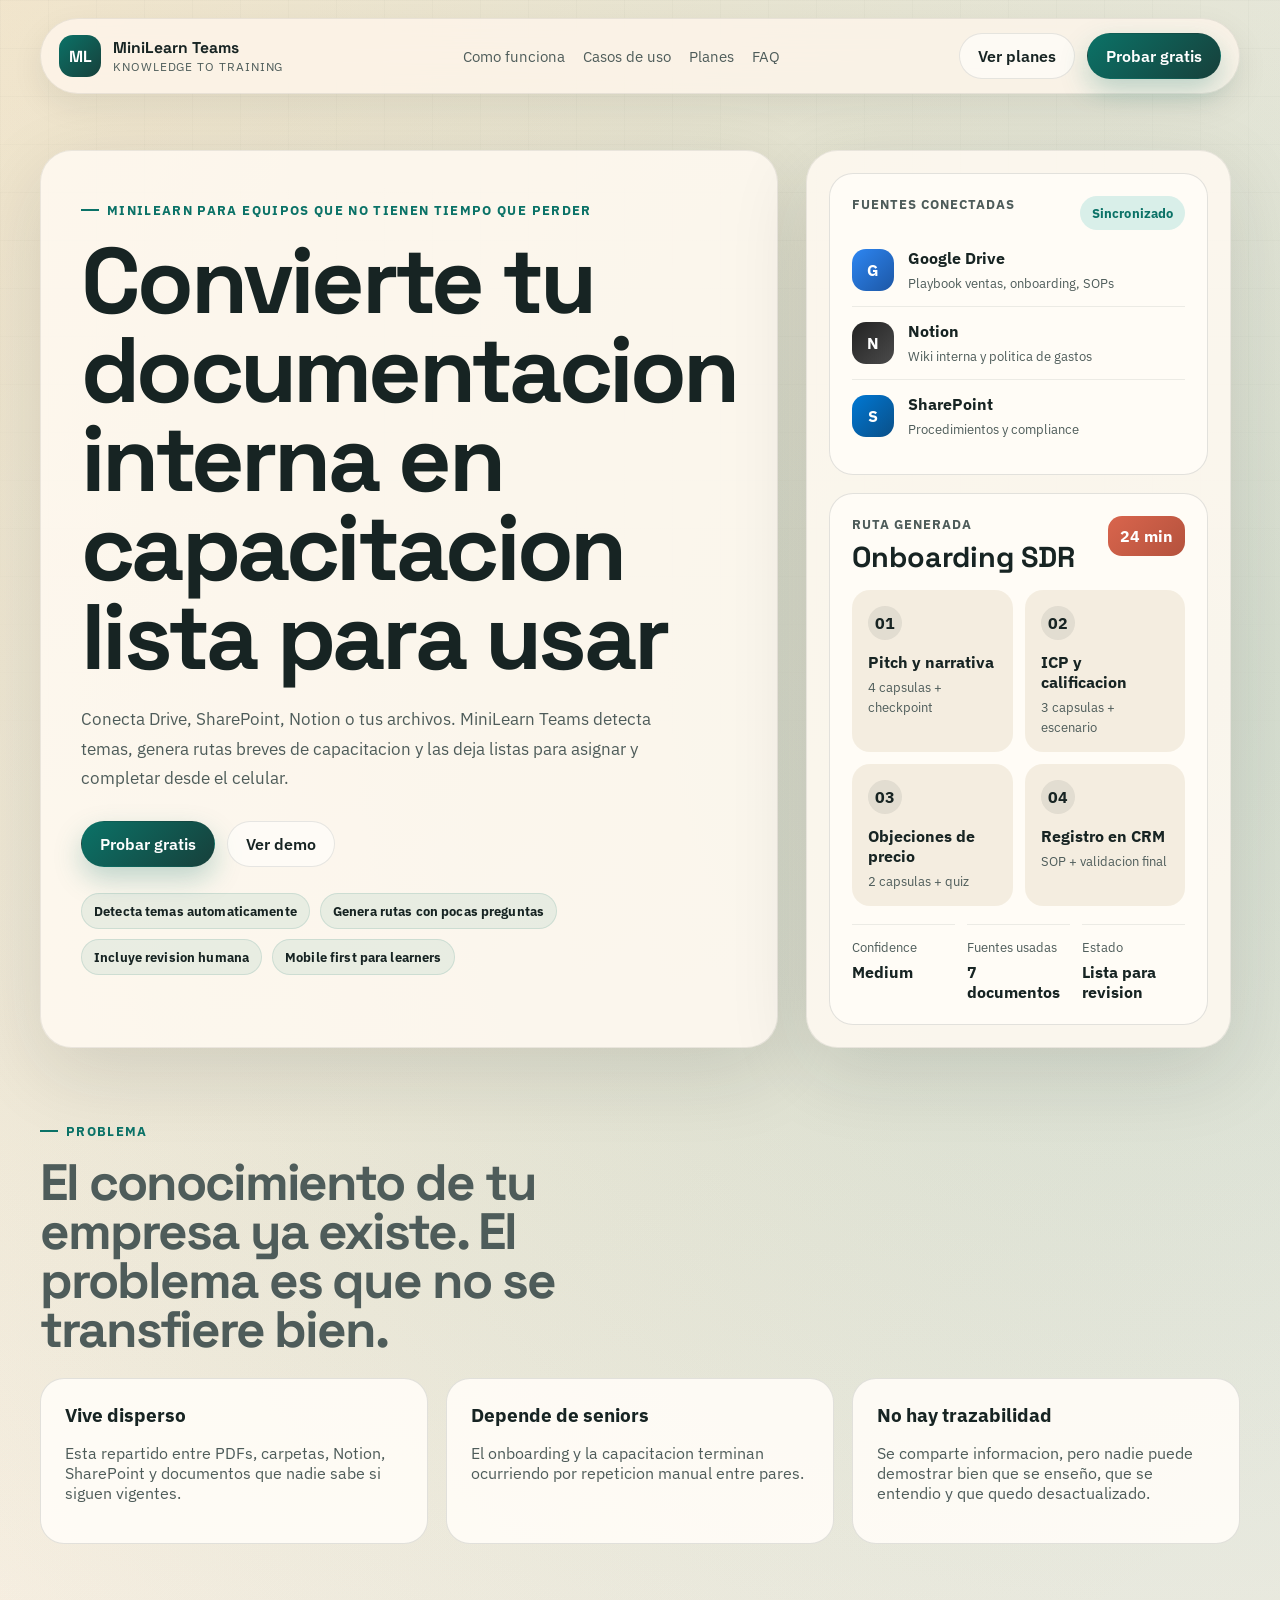
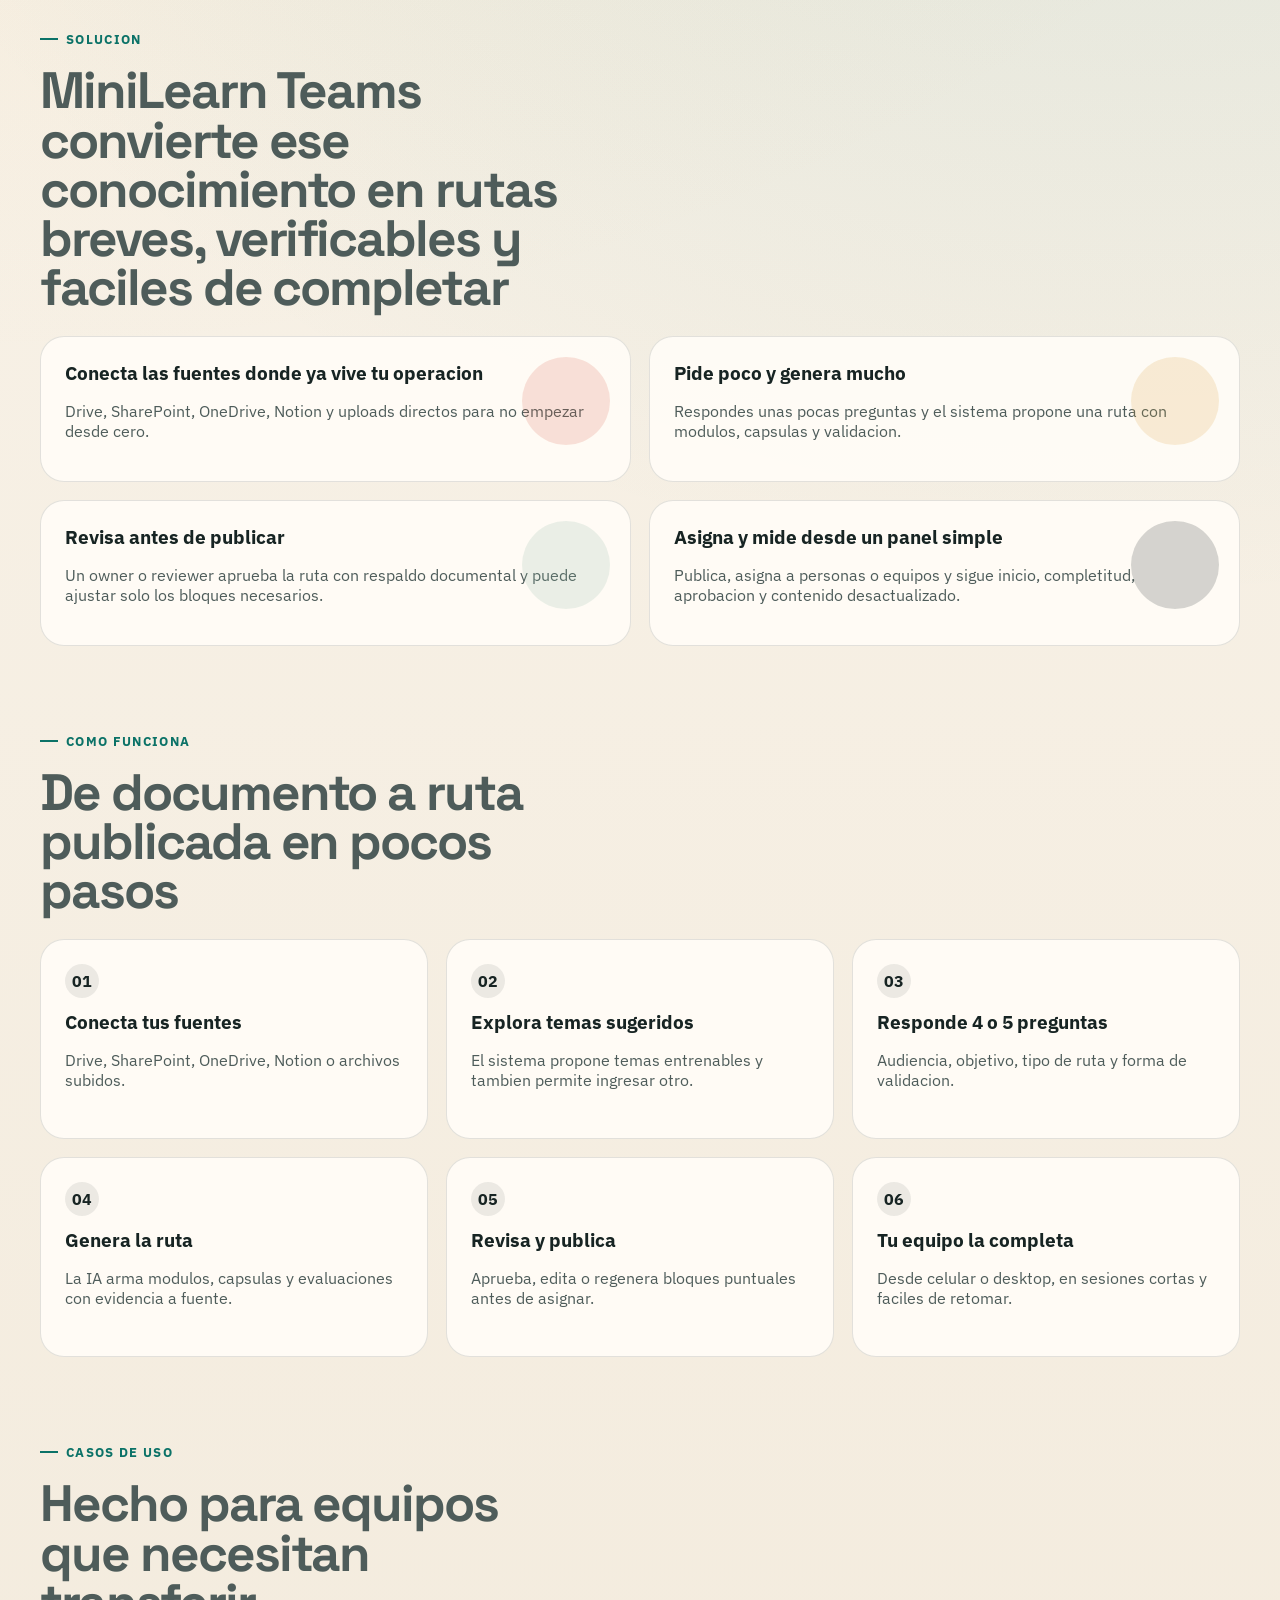
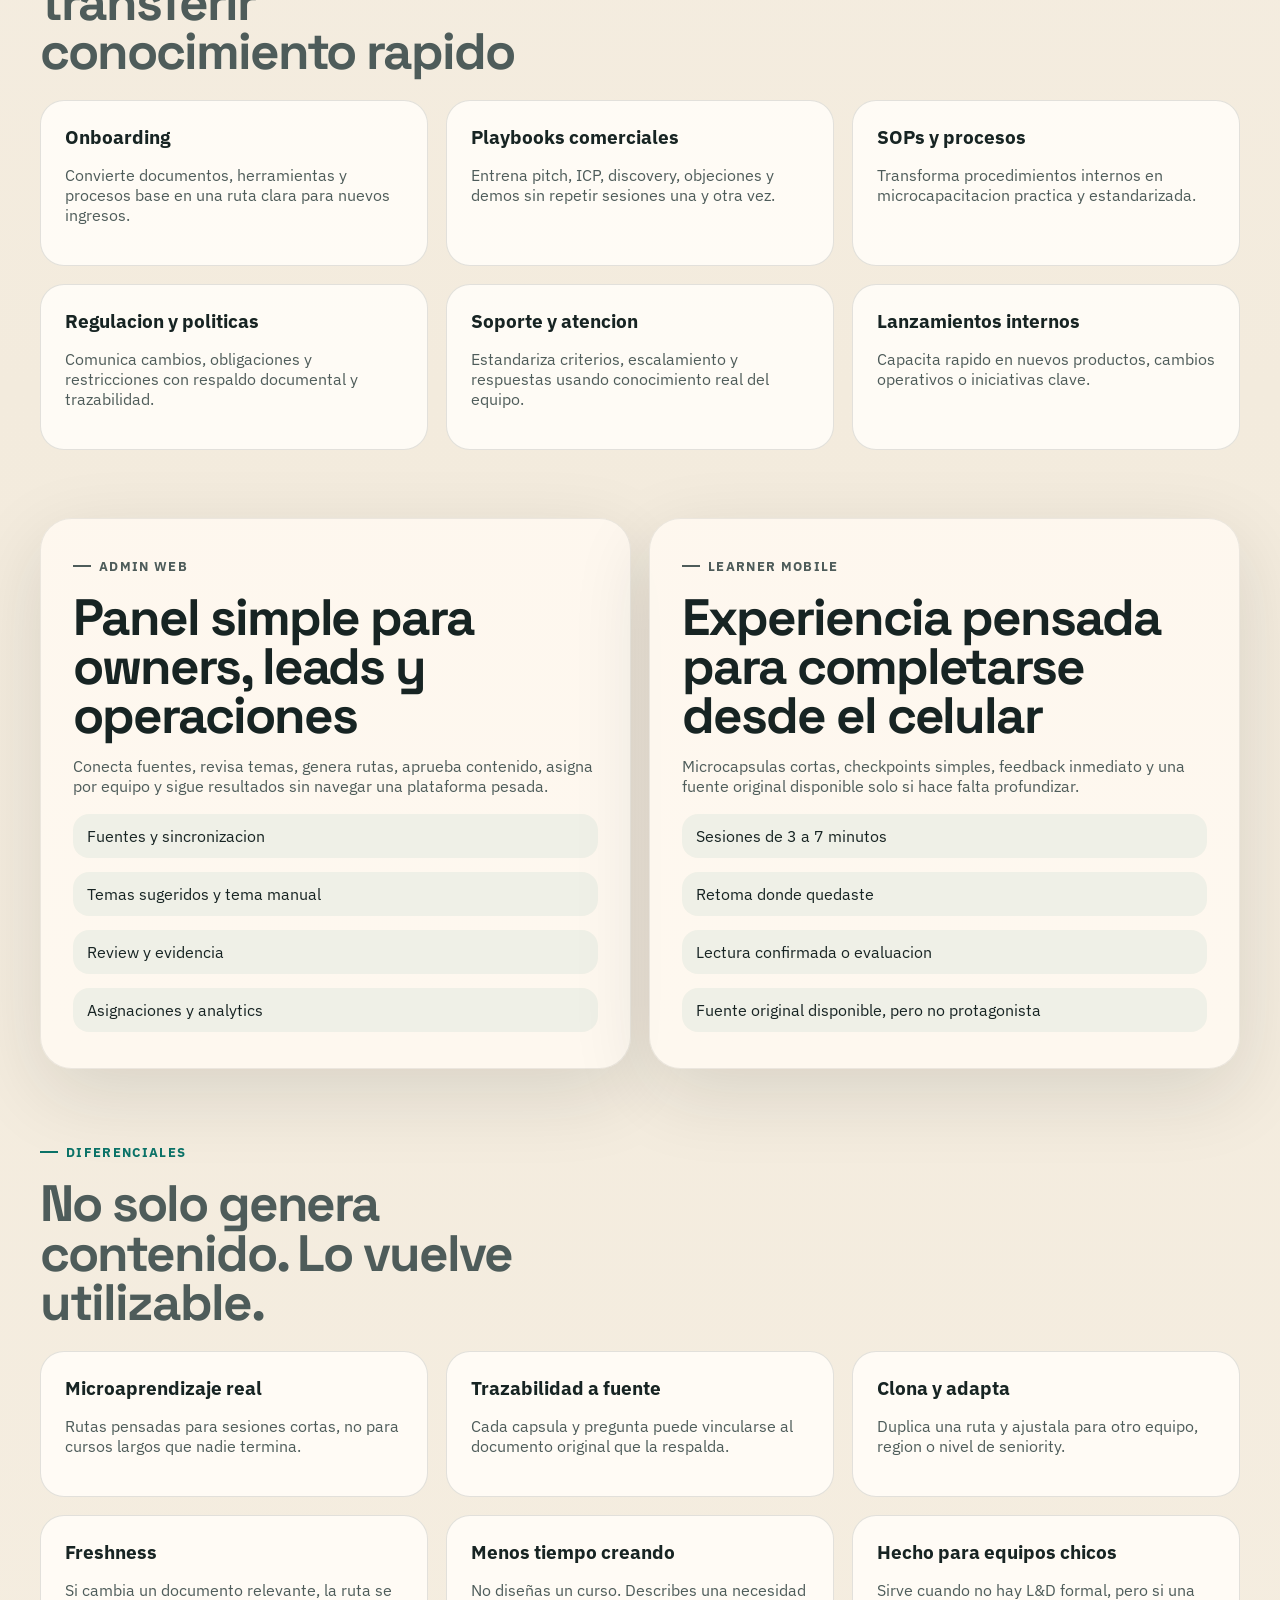
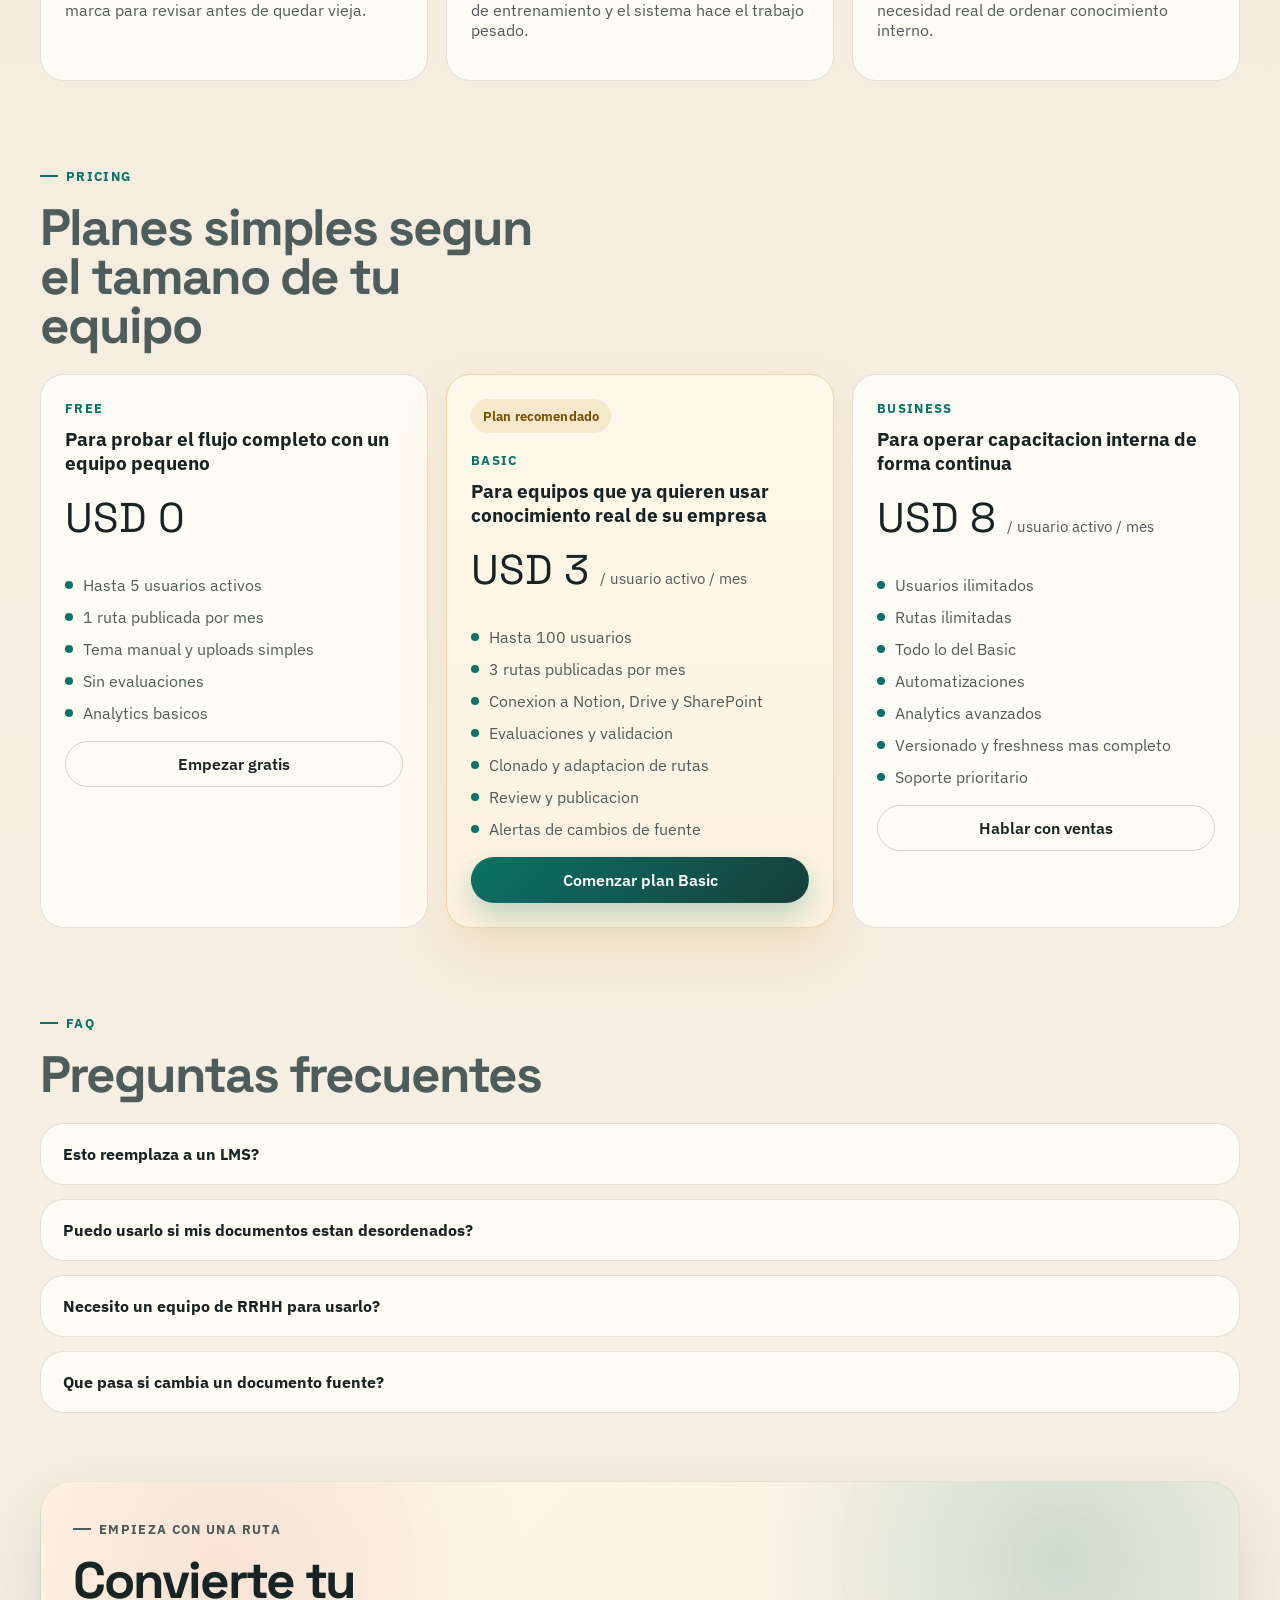
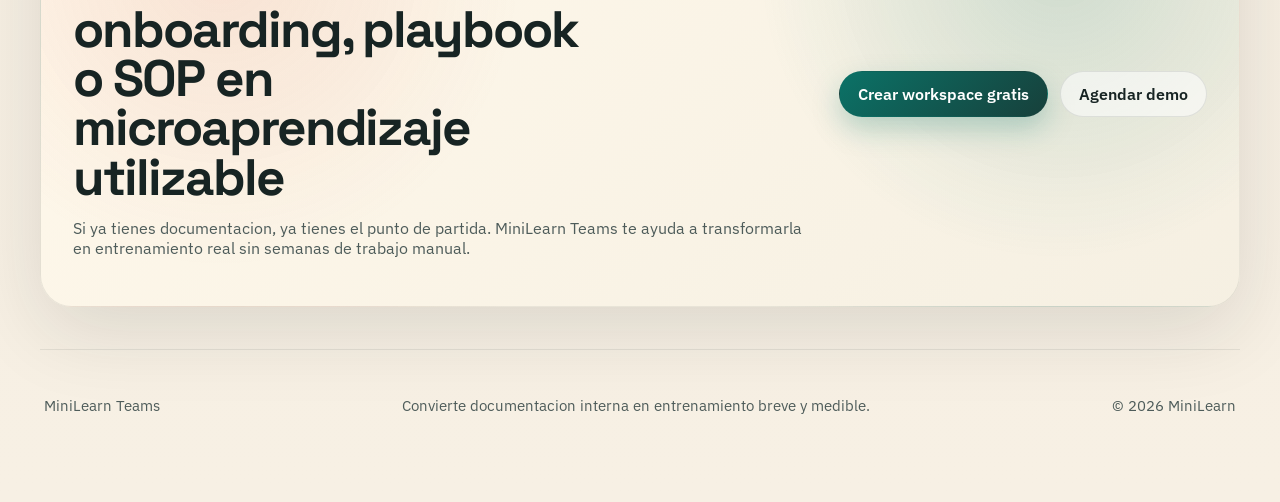
==== index.html @ 687d7159 "Initial MiniLearn Teams landing" ====
<!doctype html>
<html lang="es">
  <head>
    <meta charset="UTF-8" />
    <meta name="viewport" content="width=device-width, initial-scale=1.0" />
    <title>MiniLearn Teams</title>
    <meta
      name="description"
      content="Convierte tu documentacion interna en rutas breves de capacitacion listas para asignar y completar desde el celular."
    />
    <meta property="og:title" content="MiniLearn Teams" />
    <meta
      property="og:description"
      content="Convierte tu documentacion interna en rutas breves de capacitacion listas para asignar y completar desde el celular."
    />
    <meta property="og:type" content="website" />
    <meta property="og:url" content="https://teams.minilearn.app" />
    <link rel="preconnect" href="https://fonts.googleapis.com" />
    <link rel="preconnect" href="https://fonts.gstatic.com" crossorigin />
    <link
      href="https://fonts.googleapis.com/css2?family=IBM+Plex+Sans:wght@400;500;600;700&amp;family=Space+Grotesk:wght@400;500;700&amp;display=swap"
      rel="stylesheet"
    />
    <link rel="stylesheet" href="./styles.css" />
  </head>
  <body>
    <div class="site-shell">
      <header class="topbar">
        <a class="brand" href="#hero">
          <span class="brand-mark">ML</span>
          <span class="brand-copy">
            <strong>MiniLearn Teams</strong>
            <small>knowledge to training</small>
          </span>
        </a>
        <nav class="topnav">
          <a href="#how-it-works">Como funciona</a>
          <a href="#use-cases">Casos de uso</a>
          <a href="#pricing">Planes</a>
          <a href="#faq">FAQ</a>
        </nav>
        <div class="topbar-actions">
          <a class="button button-ghost" href="#pricing">Ver planes</a>
          <a class="button button-primary" href="#contact">Probar gratis</a>
        </div>
      </header>

      <main>
        <section class="hero section" id="hero">
          <div class="hero-copy reveal">
            <p class="eyebrow">MiniLearn para equipos que no tienen tiempo que perder</p>
            <h1>Convierte tu documentacion interna en capacitacion lista para usar</h1>
            <p class="hero-lead">
              Conecta Drive, SharePoint, Notion o tus archivos. MiniLearn Teams
              detecta temas, genera rutas breves de capacitacion y las deja
              listas para asignar y completar desde el celular.
            </p>
            <div class="hero-actions">
              <a class="button button-primary" href="#contact">Probar gratis</a>
              <a class="button button-ghost" href="#how-it-works">Ver demo</a>
            </div>
            <ul class="hero-pills">
              <li>Detecta temas automaticamente</li>
              <li>Genera rutas con pocas preguntas</li>
              <li>Incluye revision humana</li>
              <li>Mobile first para learners</li>
            </ul>
          </div>

          <div class="hero-panel reveal reveal-delay-1">
            <div class="panel-card sources-card">
              <div class="panel-title-row">
                <p class="panel-label">Fuentes conectadas</p>
                <span class="panel-chip">Sincronizado</span>
              </div>
              <ul class="source-list">
                <li>
                  <span class="source-icon drive">G</span>
                  <div>
                    <strong>Google Drive</strong>
                    <small>Playbook ventas, onboarding, SOPs</small>
                  </div>
                </li>
                <li>
                  <span class="source-icon notion">N</span>
                  <div>
                    <strong>Notion</strong>
                    <small>Wiki interna y politica de gastos</small>
                  </div>
                </li>
                <li>
                  <span class="source-icon sharepoint">S</span>
                  <div>
                    <strong>SharePoint</strong>
                    <small>Procedimientos y compliance</small>
                  </div>
                </li>
              </ul>
            </div>

            <div class="panel-card route-card">
              <div class="panel-title-row">
                <div>
                  <p class="panel-label">Ruta generada</p>
                  <h2>Onboarding SDR</h2>
                </div>
                <span class="route-duration">24 min</span>
              </div>
              <div class="route-grid">
                <article>
                  <span>01</span>
                  <strong>Pitch y narrativa</strong>
                  <small>4 capsulas + checkpoint</small>
                </article>
                <article>
                  <span>02</span>
                  <strong>ICP y calificacion</strong>
                  <small>3 capsulas + escenario</small>
                </article>
                <article>
                  <span>03</span>
                  <strong>Objeciones de precio</strong>
                  <small>2 capsulas + quiz</small>
                </article>
                <article>
                  <span>04</span>
                  <strong>Registro en CRM</strong>
                  <small>SOP + validacion final</small>
                </article>
              </div>
              <div class="route-footer">
                <div>
                  <p>Confidence</p>
                  <strong>Medium</strong>
                </div>
                <div>
                  <p>Fuentes usadas</p>
                  <strong>7 documentos</strong>
                </div>
                <div>
                  <p>Estado</p>
                  <strong>Lista para revision</strong>
                </div>
              </div>
            </div>
          </div>
        </section>

        <section class="section split-section reveal">
          <div class="section-heading">
            <p class="eyebrow">Problema</p>
            <h2>El conocimiento de tu empresa ya existe. El problema es que no se transfiere bien.</h2>
          </div>
          <div class="problem-grid">
            <article class="info-card">
              <h3>Vive disperso</h3>
              <p>
                Esta repartido entre PDFs, carpetas, Notion, SharePoint y
                documentos que nadie sabe si siguen vigentes.
              </p>
            </article>
            <article class="info-card">
              <h3>Depende de seniors</h3>
              <p>
                El onboarding y la capacitacion terminan ocurriendo por
                repeticion manual entre pares.
              </p>
            </article>
            <article class="info-card">
              <h3>No hay trazabilidad</h3>
              <p>
                Se comparte informacion, pero nadie puede demostrar bien que se
                enseño, que se entendio y que quedo desactualizado.
              </p>
            </article>
          </div>
        </section>

        <section class="section solution-section reveal">
          <div class="section-heading">
            <p class="eyebrow">Solucion</p>
            <h2>MiniLearn Teams convierte ese conocimiento en rutas breves, verificables y faciles de completar</h2>
          </div>
          <div class="feature-grid">
            <article class="feature-card accent-coral">
              <h3>Conecta las fuentes donde ya vive tu operacion</h3>
              <p>
                Drive, SharePoint, OneDrive, Notion y uploads directos para no
                empezar desde cero.
              </p>
            </article>
            <article class="feature-card accent-gold">
              <h3>Pide poco y genera mucho</h3>
              <p>
                Respondes unas pocas preguntas y el sistema propone una ruta con
                modulos, capsulas y validacion.
              </p>
            </article>
            <article class="feature-card accent-mint">
              <h3>Revisa antes de publicar</h3>
              <p>
                Un owner o reviewer aprueba la ruta con respaldo documental y
                puede ajustar solo los bloques necesarios.
              </p>
            </article>
            <article class="feature-card accent-ink">
              <h3>Asigna y mide desde un panel simple</h3>
              <p>
                Publica, asigna a personas o equipos y sigue inicio,
                completitud, aprobacion y contenido desactualizado.
              </p>
            </article>
          </div>
        </section>

        <section class="section timeline-section" id="how-it-works">
          <div class="section-heading reveal">
            <p class="eyebrow">Como funciona</p>
            <h2>De documento a ruta publicada en pocos pasos</h2>
          </div>
          <div class="timeline">
            <article class="timeline-step reveal">
              <span>01</span>
              <h3>Conecta tus fuentes</h3>
              <p>Drive, SharePoint, OneDrive, Notion o archivos subidos.</p>
            </article>
            <article class="timeline-step reveal reveal-delay-1">
              <span>02</span>
              <h3>Explora temas sugeridos</h3>
              <p>El sistema propone temas entrenables y tambien permite ingresar otro.</p>
            </article>
            <article class="timeline-step reveal reveal-delay-2">
              <span>03</span>
              <h3>Responde 4 o 5 preguntas</h3>
              <p>Audiencia, objetivo, tipo de ruta y forma de validacion.</p>
            </article>
            <article class="timeline-step reveal">
              <span>04</span>
              <h3>Genera la ruta</h3>
              <p>La IA arma modulos, capsulas y evaluaciones con evidencia a fuente.</p>
            </article>
            <article class="timeline-step reveal reveal-delay-1">
              <span>05</span>
              <h3>Revisa y publica</h3>
              <p>Aprueba, edita o regenera bloques puntuales antes de asignar.</p>
            </article>
            <article class="timeline-step reveal reveal-delay-2">
              <span>06</span>
              <h3>Tu equipo la completa</h3>
              <p>Desde celular o desktop, en sesiones cortas y faciles de retomar.</p>
            </article>
          </div>
        </section>

        <section class="section use-cases-section" id="use-cases">
          <div class="section-heading reveal">
            <p class="eyebrow">Casos de uso</p>
            <h2>Hecho para equipos que necesitan transferir conocimiento rapido</h2>
          </div>
          <div class="use-case-grid">
            <article class="use-card reveal">
              <h3>Onboarding</h3>
              <p>Convierte documentos, herramientas y procesos base en una ruta clara para nuevos ingresos.</p>
            </article>
            <article class="use-card reveal reveal-delay-1">
              <h3>Playbooks comerciales</h3>
              <p>Entrena pitch, ICP, discovery, objeciones y demos sin repetir sesiones una y otra vez.</p>
            </article>
            <article class="use-card reveal reveal-delay-2">
              <h3>SOPs y procesos</h3>
              <p>Transforma procedimientos internos en microcapacitacion practica y estandarizada.</p>
            </article>
            <article class="use-card reveal">
              <h3>Regulacion y politicas</h3>
              <p>Comunica cambios, obligaciones y restricciones con respaldo documental y trazabilidad.</p>
            </article>
            <article class="use-card reveal reveal-delay-1">
              <h3>Soporte y atencion</h3>
              <p>Estandariza criterios, escalamiento y respuestas usando conocimiento real del equipo.</p>
            </article>
            <article class="use-card reveal reveal-delay-2">
              <h3>Lanzamientos internos</h3>
              <p>Capacita rapido en nuevos productos, cambios operativos o iniciativas clave.</p>
            </article>
          </div>
        </section>

        <section class="section surfaces-section">
          <div class="surface-card reveal">
            <div>
              <p class="eyebrow">Admin web</p>
              <h2>Panel simple para owners, leads y operaciones</h2>
              <p>
                Conecta fuentes, revisa temas, genera rutas, aprueba contenido,
                asigna por equipo y sigue resultados sin navegar una plataforma
                pesada.
              </p>
            </div>
            <ul class="surface-list">
              <li>Fuentes y sincronizacion</li>
              <li>Temas sugeridos y tema manual</li>
              <li>Review y evidencia</li>
              <li>Asignaciones y analytics</li>
            </ul>
          </div>

          <div class="surface-card reveal reveal-delay-1">
            <div>
              <p class="eyebrow">Learner mobile</p>
              <h2>Experiencia pensada para completarse desde el celular</h2>
              <p>
                Microcapsulas cortas, checkpoints simples, feedback inmediato y
                una fuente original disponible solo si hace falta profundizar.
              </p>
            </div>
            <ul class="surface-list">
              <li>Sesiones de 3 a 7 minutos</li>
              <li>Retoma donde quedaste</li>
              <li>Lectura confirmada o evaluacion</li>
              <li>Fuente original disponible, pero no protagonista</li>
            </ul>
          </div>
        </section>

        <section class="section differentiators-section">
          <div class="section-heading reveal">
            <p class="eyebrow">Diferenciales</p>
            <h2>No solo genera contenido. Lo vuelve utilizable.</h2>
          </div>
          <div class="differentiator-grid">
            <article class="differentiator-card reveal">
              <h3>Microaprendizaje real</h3>
              <p>Rutas pensadas para sesiones cortas, no para cursos largos que nadie termina.</p>
            </article>
            <article class="differentiator-card reveal reveal-delay-1">
              <h3>Trazabilidad a fuente</h3>
              <p>Cada capsula y pregunta puede vincularse al documento original que la respalda.</p>
            </article>
            <article class="differentiator-card reveal reveal-delay-2">
              <h3>Clona y adapta</h3>
              <p>Duplica una ruta y ajustala para otro equipo, region o nivel de seniority.</p>
            </article>
            <article class="differentiator-card reveal">
              <h3>Freshness</h3>
              <p>Si cambia un documento relevante, la ruta se marca para revisar antes de quedar vieja.</p>
            </article>
            <article class="differentiator-card reveal reveal-delay-1">
              <h3>Menos tiempo creando</h3>
              <p>No diseñas un curso. Describes una necesidad de entrenamiento y el sistema hace el trabajo pesado.</p>
            </article>
            <article class="differentiator-card reveal reveal-delay-2">
              <h3>Hecho para equipos chicos</h3>
              <p>Sirve cuando no hay L&amp;D formal, pero si una necesidad real de ordenar conocimiento interno.</p>
            </article>
          </div>
        </section>

        <section class="section pricing-section" id="pricing">
          <div class="section-heading reveal">
            <p class="eyebrow">Pricing</p>
            <h2>Planes simples segun el tamano de tu equipo</h2>
          </div>
          <div class="pricing-grid">
            <article class="pricing-card reveal">
              <div class="pricing-header">
                <p class="plan-name">Free</p>
                <h3>Para probar el flujo completo con un equipo pequeno</h3>
              </div>
              <p class="plan-price">USD 0</p>
              <ul>
                <li>Hasta 5 usuarios activos</li>
                <li>1 ruta publicada por mes</li>
                <li>Tema manual y uploads simples</li>
                <li>Sin evaluaciones</li>
                <li>Analytics basicos</li>
              </ul>
              <a class="button button-outline" href="#contact">Empezar gratis</a>
            </article>

            <article class="pricing-card pricing-card-featured reveal reveal-delay-1">
              <div class="pricing-ribbon">Plan recomendado</div>
              <div class="pricing-header">
                <p class="plan-name">Basic</p>
                <h3>Para equipos que ya quieren usar conocimiento real de su empresa</h3>
              </div>
              <p class="plan-price">USD 3 <span>/ usuario activo / mes</span></p>
              <ul>
                <li>Hasta 100 usuarios</li>
                <li>3 rutas publicadas por mes</li>
                <li>Conexion a Notion, Drive y SharePoint</li>
                <li>Evaluaciones y validacion</li>
                <li>Clonado y adaptacion de rutas</li>
                <li>Review y publicacion</li>
                <li>Alertas de cambios de fuente</li>
              </ul>
              <a class="button button-primary" href="#contact">Comenzar plan Basic</a>
            </article>

            <article class="pricing-card reveal reveal-delay-2">
              <div class="pricing-header">
                <p class="plan-name">Business</p>
                <h3>Para operar capacitacion interna de forma continua</h3>
              </div>
              <p class="plan-price">USD 8 <span>/ usuario activo / mes</span></p>
              <ul>
                <li>Usuarios ilimitados</li>
                <li>Rutas ilimitadas</li>
                <li>Todo lo del Basic</li>
                <li>Automatizaciones</li>
                <li>Analytics avanzados</li>
                <li>Versionado y freshness mas completo</li>
                <li>Soporte prioritario</li>
              </ul>
              <a class="button button-outline" href="#contact">Hablar con ventas</a>
            </article>
          </div>
        </section>

        <section class="section faq-section" id="faq">
          <div class="section-heading reveal">
            <p class="eyebrow">FAQ</p>
            <h2>Preguntas frecuentes</h2>
          </div>
          <div class="faq-list reveal">
            <details>
              <summary>Esto reemplaza a un LMS?</summary>
              <p>
                No intenta ser un LMS generalista. MiniLearn Teams se enfoca en
                convertir conocimiento interno en rutas breves, verificables y
                faciles de asignar.
              </p>
            </details>
            <details>
              <summary>Puedo usarlo si mis documentos estan desordenados?</summary>
              <p>
                Si. El producto esta pensado precisamente para equipos donde el
                conocimiento existe, pero esta disperso y mal transferido.
              </p>
            </details>
            <details>
              <summary>Necesito un equipo de RRHH para usarlo?</summary>
              <p>
                No. Esta pensado para founders, operaciones, ventas, soporte o
                cualquier persona responsable de transferir conocimiento.
              </p>
            </details>
            <details>
              <summary>Que pasa si cambia un documento fuente?</summary>
              <p>
                El sistema puede marcar la ruta como impactada para que revises
                el contenido y publiques una nueva version si hace falta.
              </p>
            </details>
          </div>
        </section>

        <section class="section cta-section reveal" id="contact">
          <div class="cta-card">
            <div>
              <p class="eyebrow">Empieza con una ruta</p>
              <h2>Convierte tu onboarding, playbook o SOP en microaprendizaje utilizable</h2>
              <p>
                Si ya tienes documentacion, ya tienes el punto de partida.
                MiniLearn Teams te ayuda a transformarla en entrenamiento real
                sin semanas de trabajo manual.
              </p>
            </div>
            <div class="cta-actions">
              <a class="button button-primary" href="mailto:hola@minilearn.app?subject=Quiero%20probar%20MiniLearn%20Teams">Crear workspace gratis</a>
              <a class="button button-ghost" href="mailto:hola@minilearn.app?subject=Quiero%20agendar%20una%20demo%20de%20MiniLearn%20Teams">Agendar demo</a>
            </div>
          </div>
        </section>
      </main>

      <footer class="site-footer">
        <p>MiniLearn Teams</p>
        <p>Convierte documentacion interna en entrenamiento breve y medible.</p>
        <p>&copy; <span id="year"></span> MiniLearn</p>
      </footer>
    </div>

    <script src="./main.js"></script>
  </body>
</html>
---- styles.css ----
:root {
  --bg: #f5efe2;
  --bg-strong: #e8dcc6;
  --surface: rgba(255, 250, 241, 0.86);
  --surface-strong: #fff7ec;
  --line: rgba(23, 36, 35, 0.12);
  --ink: #172423;
  --muted: #4e5c5a;
  --teal: #0b7267;
  --teal-soft: #d9efe9;
  --coral: #d9654d;
  --gold: #d7a23d;
  --mint: #8bb8a1;
  --shadow: 0 24px 80px rgba(23, 36, 35, 0.12);
  --radius-xl: 32px;
  --radius-lg: 24px;
  --radius-md: 18px;
  --radius-sm: 12px;
  --max-width: 1200px;
}

* {
  box-sizing: border-box;
}

html {
  scroll-behavior: smooth;
}

body {
  margin: 0;
  color: var(--ink);
  font-family: "IBM Plex Sans", sans-serif;
  background:
    radial-gradient(circle at top left, rgba(215, 162, 61, 0.18), transparent 28%),
    radial-gradient(circle at 90% 10%, rgba(11, 114, 103, 0.16), transparent 24%),
    linear-gradient(180deg, #fbf6ee 0%, #f3ebdd 52%, #f7f0e4 100%);
}

body::before {
  position: fixed;
  inset: 0;
  z-index: -1;
  content: "";
  background-image:
    linear-gradient(rgba(23, 36, 35, 0.03) 1px, transparent 1px),
    linear-gradient(90deg, rgba(23, 36, 35, 0.03) 1px, transparent 1px);
  background-size: 48px 48px;
  mask-image: linear-gradient(180deg, rgba(0, 0, 0, 0.65), transparent 90%);
}

a {
  color: inherit;
  text-decoration: none;
}

img {
  max-width: 100%;
}

.site-shell {
  width: min(100%, calc(var(--max-width) + 48px));
  margin: 0 auto;
  padding: 18px 24px 72px;
}

.topbar {
  position: sticky;
  top: 16px;
  z-index: 20;
  display: flex;
  align-items: center;
  justify-content: space-between;
  gap: 24px;
  padding: 14px 18px;
  margin-bottom: 28px;
  background: rgba(255, 247, 236, 0.78);
  border: 1px solid rgba(23, 36, 35, 0.08);
  border-radius: 999px;
  backdrop-filter: blur(18px);
  box-shadow: 0 12px 32px rgba(23, 36, 35, 0.08);
}

.brand {
  display: inline-flex;
  align-items: center;
  gap: 12px;
}

.brand-mark {
  display: grid;
  place-items: center;
  width: 42px;
  height: 42px;
  border-radius: 14px;
  color: #fff;
  font-family: "Space Grotesk", sans-serif;
  font-weight: 700;
  background: linear-gradient(135deg, var(--teal), #17403b);
}

.brand-copy {
  display: grid;
  gap: 1px;
}

.brand-copy strong {
  font-family: "Space Grotesk", sans-serif;
  font-size: 0.98rem;
}

.brand-copy small {
  color: var(--muted);
  font-size: 0.72rem;
  text-transform: uppercase;
  letter-spacing: 0.08em;
}

.topnav {
  display: inline-flex;
  align-items: center;
  gap: 18px;
  color: var(--muted);
  font-size: 0.95rem;
}

.topnav a:hover,
.topbar-actions a:hover {
  opacity: 0.84;
}

.topbar-actions,
.hero-actions,
.cta-actions {
  display: inline-flex;
  align-items: center;
  gap: 12px;
}

.button {
  display: inline-flex;
  align-items: center;
  justify-content: center;
  min-height: 46px;
  padding: 0 18px;
  border-radius: 999px;
  border: 1px solid transparent;
  font-weight: 600;
  transition: transform 180ms ease, box-shadow 180ms ease, background 180ms ease;
}

.button:hover {
  transform: translateY(-1px);
}

.button-primary {
  color: #fff;
  background: linear-gradient(135deg, var(--teal), #17403b);
  box-shadow: 0 12px 28px rgba(11, 114, 103, 0.26);
}

.button-ghost {
  color: var(--ink);
  background: rgba(255, 255, 255, 0.55);
  border-color: rgba(23, 36, 35, 0.1);
}

.button-outline {
  color: var(--ink);
  background: transparent;
  border-color: rgba(23, 36, 35, 0.18);
}

.section {
  margin-top: 56px;
}

.hero {
  display: grid;
  grid-template-columns: 1.02fr 0.98fr;
  gap: 28px;
  align-items: stretch;
}

.hero-copy,
.hero-panel,
.surface-card,
.cta-card {
  border-radius: var(--radius-xl);
  border: 1px solid rgba(23, 36, 35, 0.08);
  background: var(--surface);
  box-shadow: var(--shadow);
}

.hero-copy {
  padding: 44px 40px;
}

.hero h1,
.section-heading h2,
.surface-card h2,
.cta-card h2 {
  margin: 0;
  font-family: "Space Grotesk", sans-serif;
  line-height: 0.96;
  letter-spacing: -0.04em;
}

.hero h1 {
  font-size: clamp(3rem, 8vw, 5.8rem);
  max-width: 12ch;
}

.section-heading h2,
.surface-card h2,
.cta-card h2 {
  font-size: clamp(2.1rem, 4vw, 3.4rem);
  max-width: 16ch;
}

.hero-lead,
.section-heading,
.feature-card p,
.info-card p,
.timeline-step p,
.use-card p,
.surface-card p,
.differentiator-card p,
.pricing-card li,
.faq-list p,
.cta-card p {
  color: var(--muted);
}

.hero-lead {
  max-width: 58ch;
  margin: 22px 0 28px;
  font-size: 1.08rem;
  line-height: 1.7;
}

.eyebrow {
  display: inline-flex;
  align-items: center;
  gap: 8px;
  margin: 0 0 18px;
  color: var(--teal);
  font-size: 0.84rem;
  font-weight: 700;
  letter-spacing: 0.1em;
  text-transform: uppercase;
}

.eyebrow::before {
  width: 18px;
  height: 2px;
  content: "";
  background: currentColor;
}

.hero-pills {
  display: flex;
  flex-wrap: wrap;
  gap: 10px;
  padding: 0;
  margin: 26px 0 0;
  list-style: none;
}

.hero-pills li,
.panel-chip,
.pricing-ribbon {
  display: inline-flex;
  align-items: center;
  padding: 8px 12px;
  border-radius: 999px;
  font-size: 0.83rem;
  font-weight: 700;
  letter-spacing: 0.01em;
}

.hero-pills li {
  background: rgba(11, 114, 103, 0.08);
  border: 1px solid rgba(11, 114, 103, 0.12);
}

.hero-panel {
  display: grid;
  gap: 18px;
  padding: 22px;
}

.panel-card,
.info-card,
.feature-card,
.timeline-step,
.use-card,
.differentiator-card,
.pricing-card,
.faq-list details {
  border-radius: var(--radius-lg);
  border: 1px solid var(--line);
  background: rgba(255, 252, 247, 0.92);
}

.panel-card {
  padding: 22px;
}

.panel-title-row {
  display: flex;
  align-items: flex-start;
  justify-content: space-between;
  gap: 16px;
}

.panel-label {
  margin: 0 0 10px;
  color: var(--muted);
  font-size: 0.8rem;
  font-weight: 700;
  letter-spacing: 0.08em;
  text-transform: uppercase;
}

.panel-chip {
  color: var(--teal);
  background: var(--teal-soft);
}

.source-list,
.pricing-card ul,
.surface-list {
  padding: 0;
  margin: 18px 0 0;
  list-style: none;
}

.source-list li {
  display: grid;
  grid-template-columns: auto 1fr;
  gap: 14px;
  align-items: center;
  padding: 14px 0;
  border-top: 1px solid rgba(23, 36, 35, 0.08);
}

.source-list li:first-child {
  border-top: 0;
  padding-top: 0;
}

.source-icon {
  display: grid;
  place-items: center;
  width: 42px;
  height: 42px;
  border-radius: 14px;
  font-weight: 700;
  color: #fff;
}

.source-icon.drive {
  background: linear-gradient(135deg, #2d86f2, #1d57a5);
}

.source-icon.notion {
  background: linear-gradient(135deg, #222, #4b4b4b);
}

.source-icon.sharepoint {
  background: linear-gradient(135deg, #0078d4, #0a4f87);
}

.source-list strong,
.route-grid strong,
.pricing-card h3,
.info-card h3,
.feature-card h3,
.timeline-step h3,
.use-card h3,
.surface-list li,
.differentiator-card h3 {
  display: block;
  margin: 0 0 4px;
}

.source-list small,
.route-grid small,
.route-footer p {
  color: var(--muted);
}

.route-card h2 {
  margin: 0;
  font-family: "Space Grotesk", sans-serif;
  font-size: 1.8rem;
  line-height: 1;
}

.route-duration {
  display: inline-flex;
  align-items: center;
  padding: 10px 12px;
  border-radius: 14px;
  color: #fff;
  font-weight: 700;
  background: linear-gradient(135deg, var(--coral), #b4523d);
}

.route-grid {
  display: grid;
  grid-template-columns: repeat(2, minmax(0, 1fr));
  gap: 12px;
  margin-top: 18px;
}

.route-grid article {
  padding: 16px;
  border-radius: 18px;
  background: rgba(232, 220, 198, 0.46);
}

.route-grid span,
.timeline-step span {
  display: inline-flex;
  align-items: center;
  justify-content: center;
  width: 34px;
  height: 34px;
  margin-bottom: 12px;
  border-radius: 999px;
  font-weight: 700;
  background: rgba(23, 36, 35, 0.08);
}

.route-footer {
  display: grid;
  grid-template-columns: repeat(3, minmax(0, 1fr));
  gap: 12px;
  margin-top: 18px;
}

.route-footer div {
  padding-top: 14px;
  border-top: 1px solid rgba(23, 36, 35, 0.08);
}

.route-footer p {
  margin: 0 0 6px;
  font-size: 0.8rem;
}

.split-section,
.solution-section,
.timeline-section,
.use-cases-section,
.differentiators-section,
.pricing-section,
.faq-section {
  padding: 12px 0;
}

.section-heading {
  margin-bottom: 24px;
}

.problem-grid,
.feature-grid,
.use-case-grid,
.differentiator-grid,
.pricing-grid,
.surfaces-section {
  display: grid;
  gap: 18px;
}

.problem-grid {
  grid-template-columns: repeat(3, minmax(0, 1fr));
}

.feature-grid {
  grid-template-columns: repeat(2, minmax(0, 1fr));
}

.use-case-grid,
.differentiator-grid {
  grid-template-columns: repeat(3, minmax(0, 1fr));
}

.info-card,
.feature-card,
.use-card,
.differentiator-card,
.pricing-card {
  padding: 24px;
}

.feature-card {
  position: relative;
  overflow: hidden;
}

.feature-card::after {
  position: absolute;
  top: 20px;
  right: 20px;
  width: 88px;
  height: 88px;
  border-radius: 999px;
  content: "";
  opacity: 0.18;
}

.accent-coral::after {
  background: var(--coral);
}

.accent-gold::after {
  background: var(--gold);
}

.accent-mint::after {
  background: var(--mint);
}

.accent-ink::after {
  background: var(--ink);
}

.timeline {
  display: grid;
  grid-template-columns: repeat(3, minmax(0, 1fr));
  gap: 18px;
}

.timeline-step {
  min-height: 200px;
  padding: 24px;
}

.surfaces-section {
  grid-template-columns: repeat(2, minmax(0, 1fr));
}

.surface-card,
.cta-card {
  padding: 32px;
}

.surface-list {
  display: grid;
  gap: 10px;
}

.surface-list li {
  padding: 12px 14px;
  border-radius: 16px;
  background: rgba(11, 114, 103, 0.06);
}

.pricing-card {
  display: flex;
  flex-direction: column;
  gap: 18px;
}

.pricing-grid {
  grid-template-columns: repeat(3, minmax(0, 1fr));
}

.pricing-card-featured {
  position: relative;
  background: linear-gradient(180deg, #fff8eb 0%, #fdf2df 100%);
  border-color: rgba(215, 162, 61, 0.38);
  box-shadow: 0 28px 56px rgba(215, 162, 61, 0.18);
}

.pricing-ribbon {
  align-self: flex-start;
  color: #7a5206;
  background: rgba(215, 162, 61, 0.18);
}

.plan-name {
  margin: 0 0 10px;
  color: var(--teal);
  font-size: 0.84rem;
  font-weight: 700;
  letter-spacing: 0.1em;
  text-transform: uppercase;
}

.plan-price {
  margin: 0;
  font-family: "Space Grotesk", sans-serif;
  font-size: 2.6rem;
  line-height: 1;
}

.plan-price span {
  font-family: "IBM Plex Sans", sans-serif;
  font-size: 0.94rem;
  color: var(--muted);
}

.pricing-card ul {
  display: grid;
  gap: 12px;
}

.pricing-card li {
  position: relative;
  padding-left: 18px;
}

.pricing-card li::before {
  position: absolute;
  left: 0;
  top: 0.4rem;
  width: 8px;
  height: 8px;
  border-radius: 999px;
  content: "";
  background: var(--teal);
}

.faq-list {
  display: grid;
  gap: 14px;
}

.faq-list details {
  padding: 20px 22px;
}

.faq-list summary {
  cursor: pointer;
  font-weight: 700;
  list-style: none;
}

.faq-list summary::-webkit-details-marker {
  display: none;
}

.faq-list p {
  margin: 14px 0 0;
  line-height: 1.7;
}

.cta-card {
  display: grid;
  grid-template-columns: 1.3fr auto;
  gap: 24px;
  align-items: center;
  background:
    radial-gradient(circle at 15% 20%, rgba(217, 101, 77, 0.14), transparent 28%),
    radial-gradient(circle at 85% 18%, rgba(11, 114, 103, 0.18), transparent 28%),
    linear-gradient(135deg, rgba(255, 248, 235, 0.96), rgba(245, 239, 226, 0.96));
}

.site-footer {
  display: flex;
  flex-wrap: wrap;
  gap: 16px 24px;
  justify-content: space-between;
  padding: 30px 4px 0;
  margin-top: 42px;
  color: var(--muted);
  font-size: 0.95rem;
  border-top: 1px solid rgba(23, 36, 35, 0.08);
}

.reveal {
  opacity: 0;
  transform: translateY(28px);
  transition: opacity 700ms ease, transform 700ms ease;
}

.reveal-delay-1 {
  transition-delay: 120ms;
}

.reveal-delay-2 {
  transition-delay: 240ms;
}

.reveal.is-visible {
  opacity: 1;
  transform: translateY(0);
}

@media (max-width: 1080px) {
  .topbar {
    border-radius: 28px;
    flex-wrap: wrap;
    justify-content: center;
  }

  .hero,
  .surfaces-section,
  .cta-card {
    grid-template-columns: 1fr;
  }

  .problem-grid,
  .use-case-grid,
  .differentiator-grid,
  .pricing-grid,
  .timeline {
    grid-template-columns: repeat(2, minmax(0, 1fr));
  }
}

@media (max-width: 760px) {
  .site-shell {
    padding: 14px 14px 44px;
  }

  .topbar,
  .topnav,
  .topbar-actions,
  .hero-actions,
  .cta-actions {
    width: 100%;
  }

  .topbar {
    position: static;
    align-items: stretch;
    gap: 16px;
    border-radius: 28px;
  }

  .topnav,
  .topbar-actions,
  .hero-actions,
  .cta-actions {
    flex-direction: column;
  }

  .button {
    width: 100%;
  }

  .hero-copy,
  .hero-panel,
  .surface-card,
  .cta-card {
    padding: 24px;
  }

  .hero h1 {
    max-width: none;
    font-size: clamp(2.6rem, 13vw, 4rem);
  }

  .problem-grid,
  .feature-grid,
  .use-case-grid,
  .differentiator-grid,
  .pricing-grid,
  .timeline,
  .route-grid,
  .route-footer {
    grid-template-columns: 1fr;
  }

  .section {
    margin-top: 34px;
  }
}
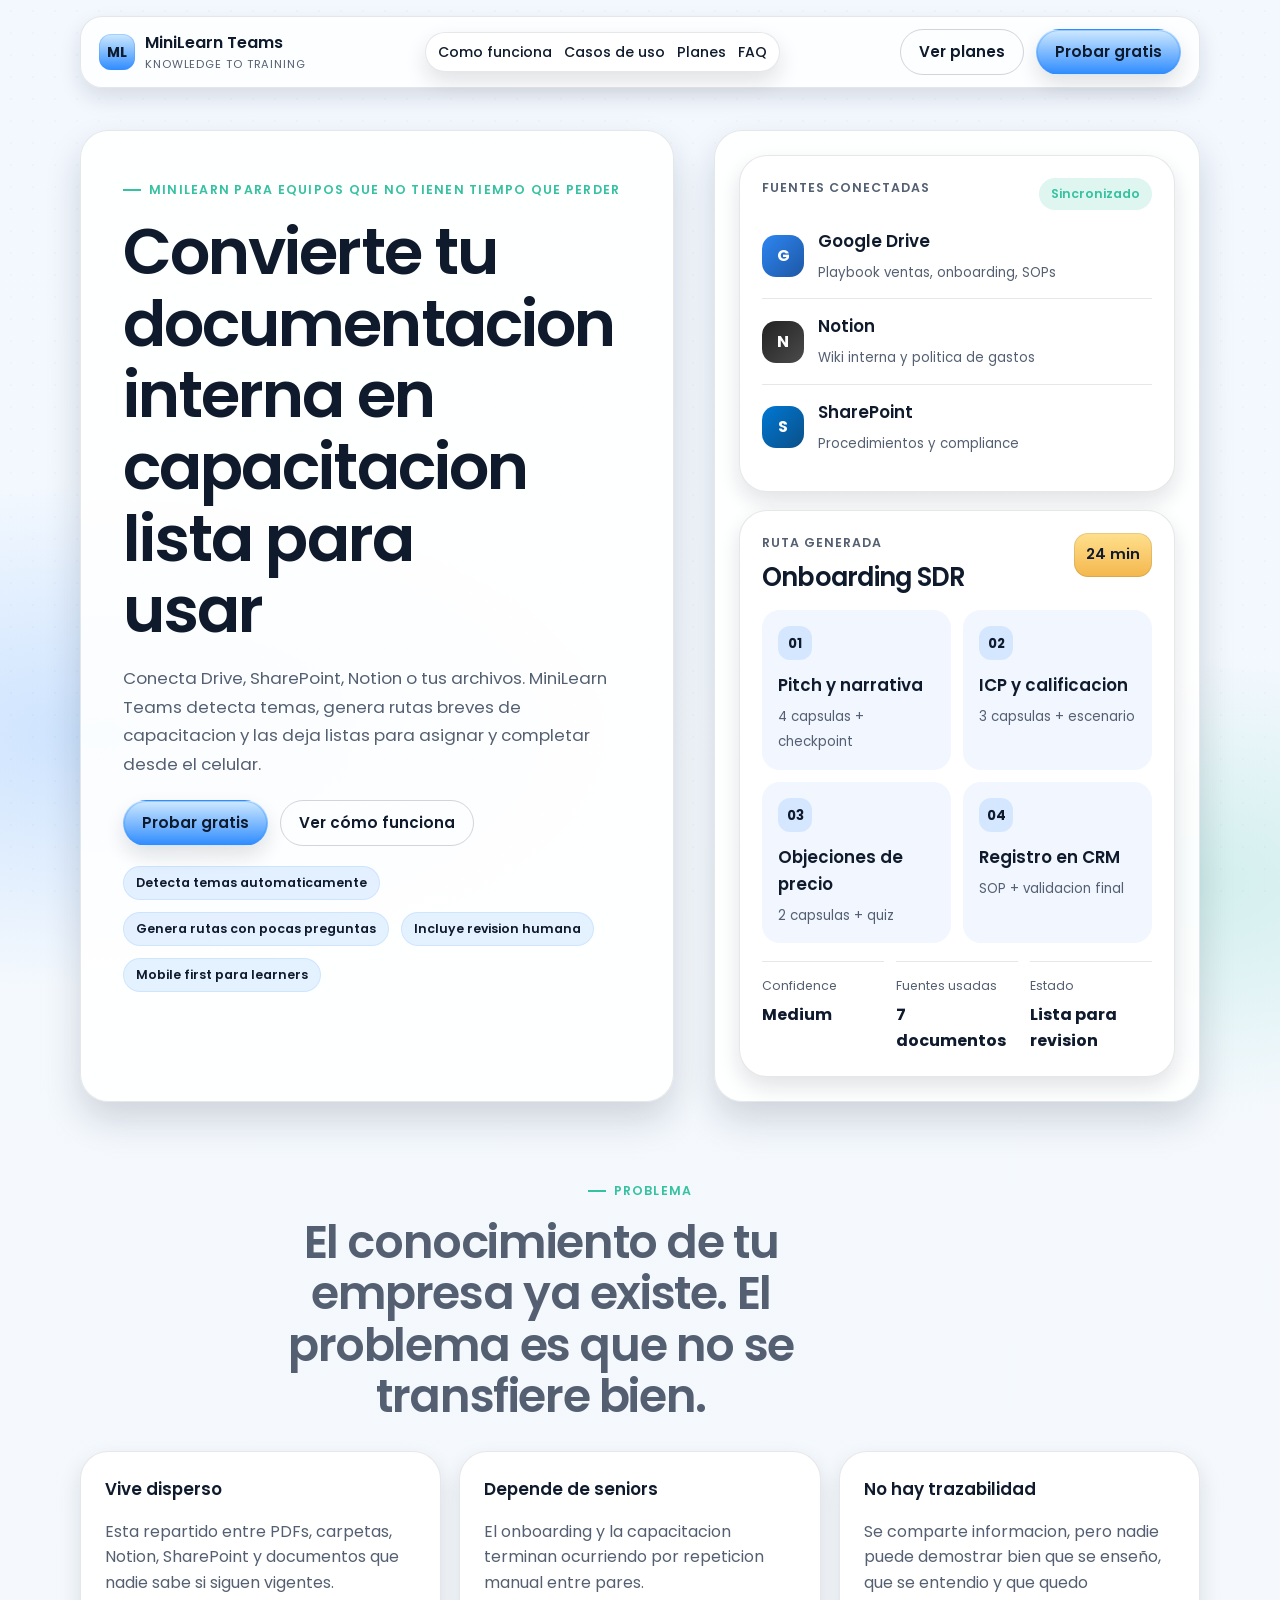
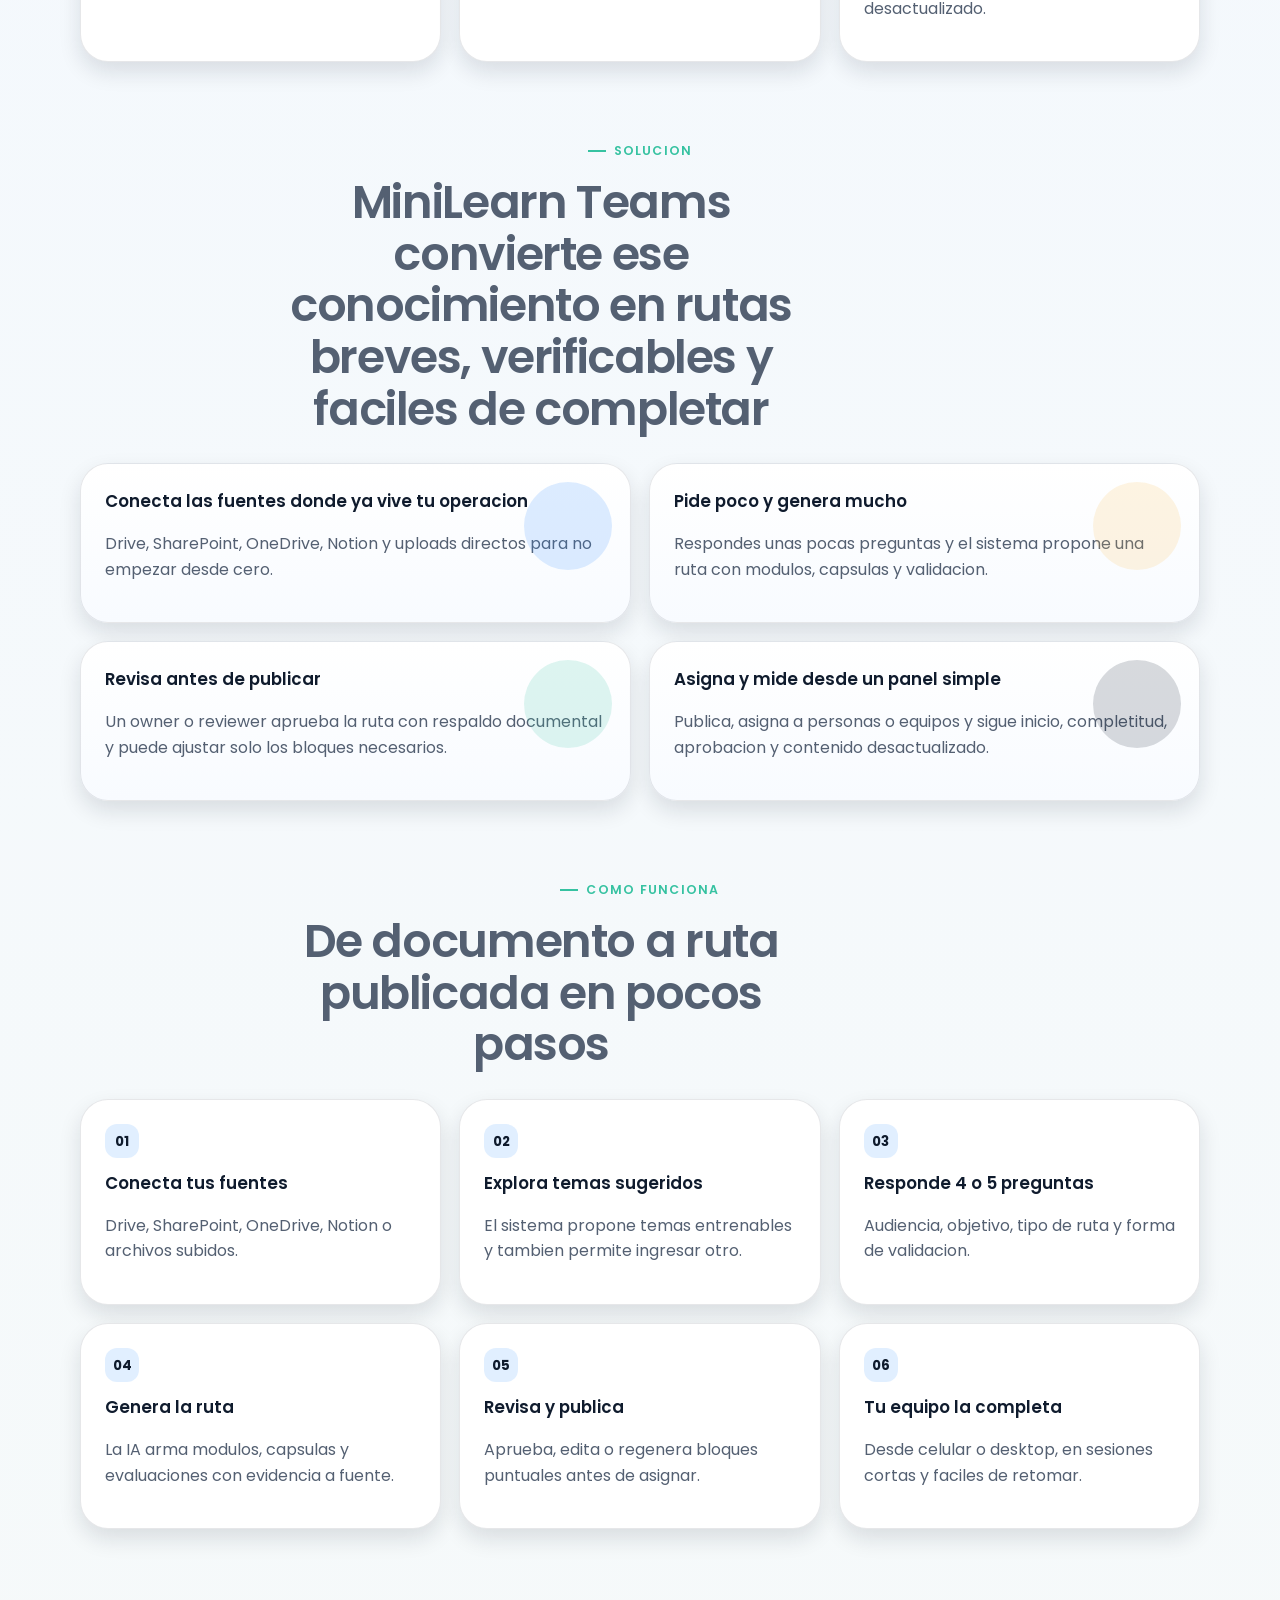
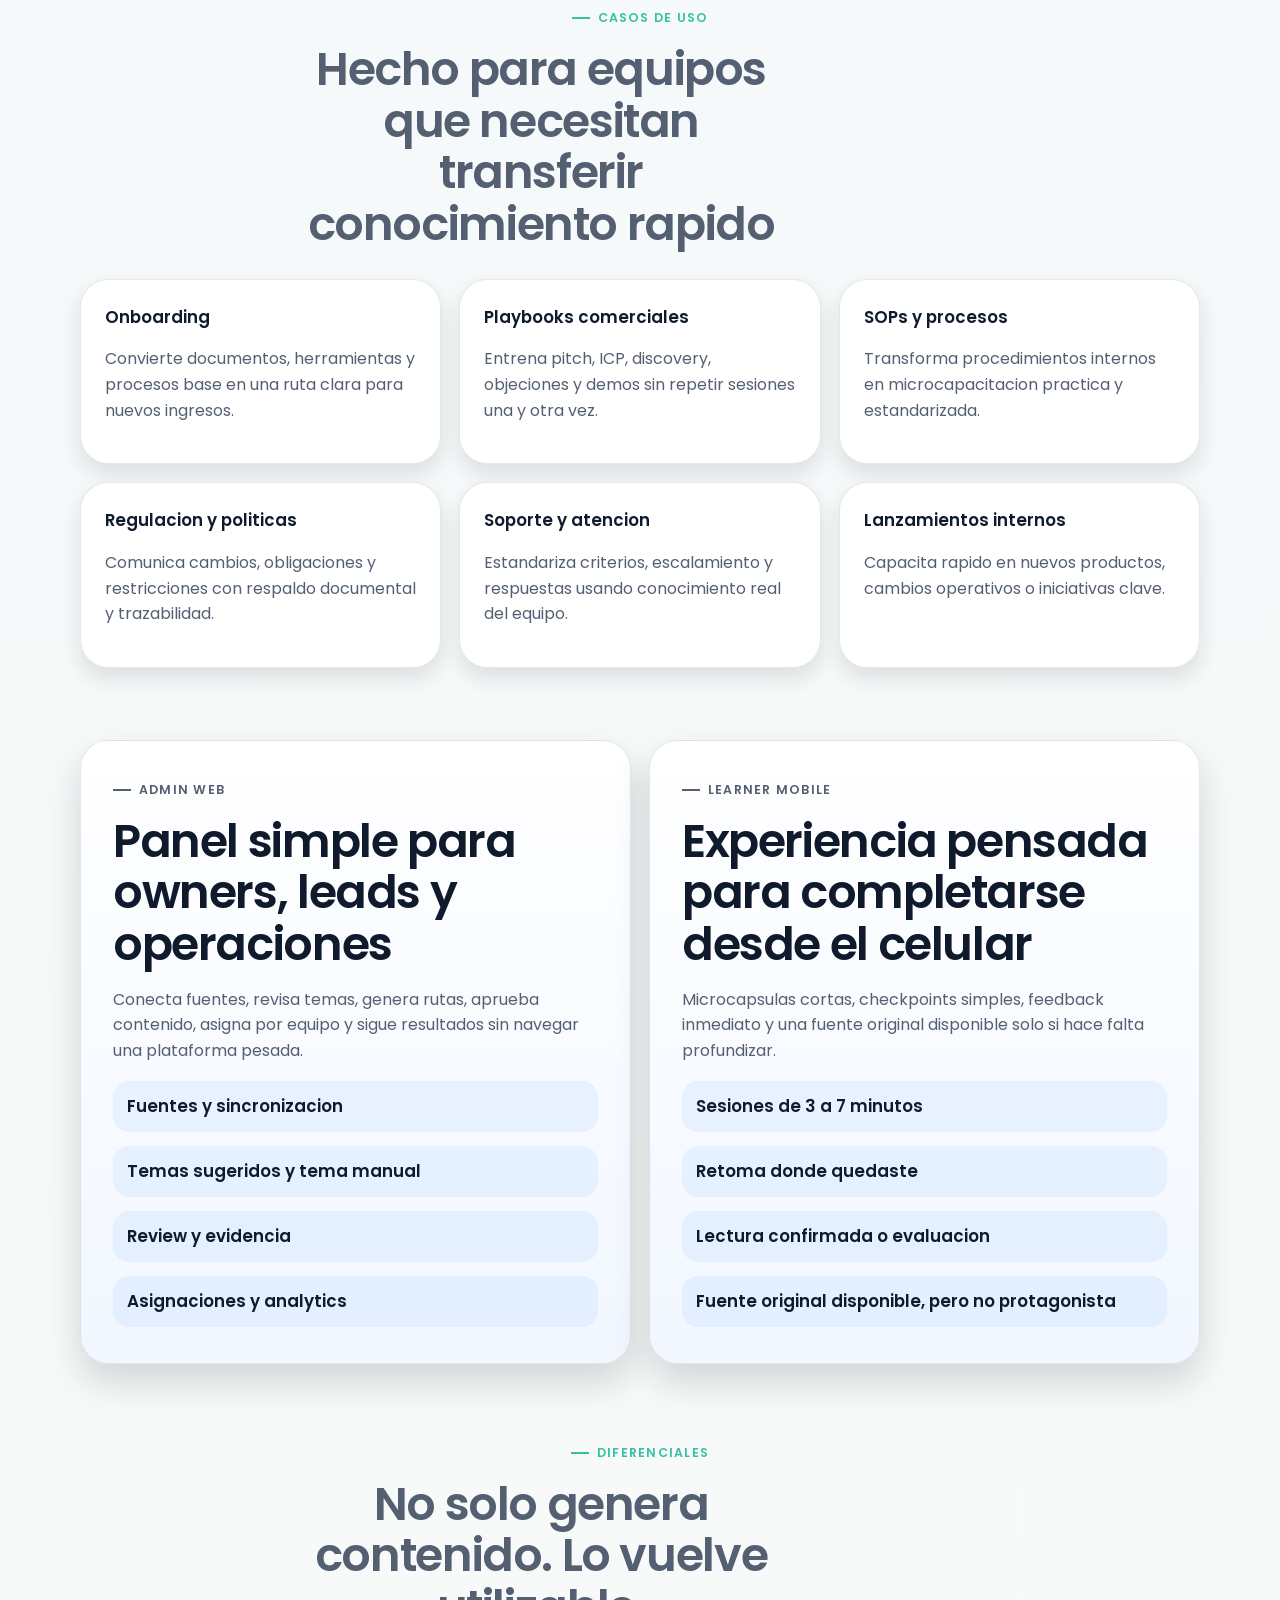
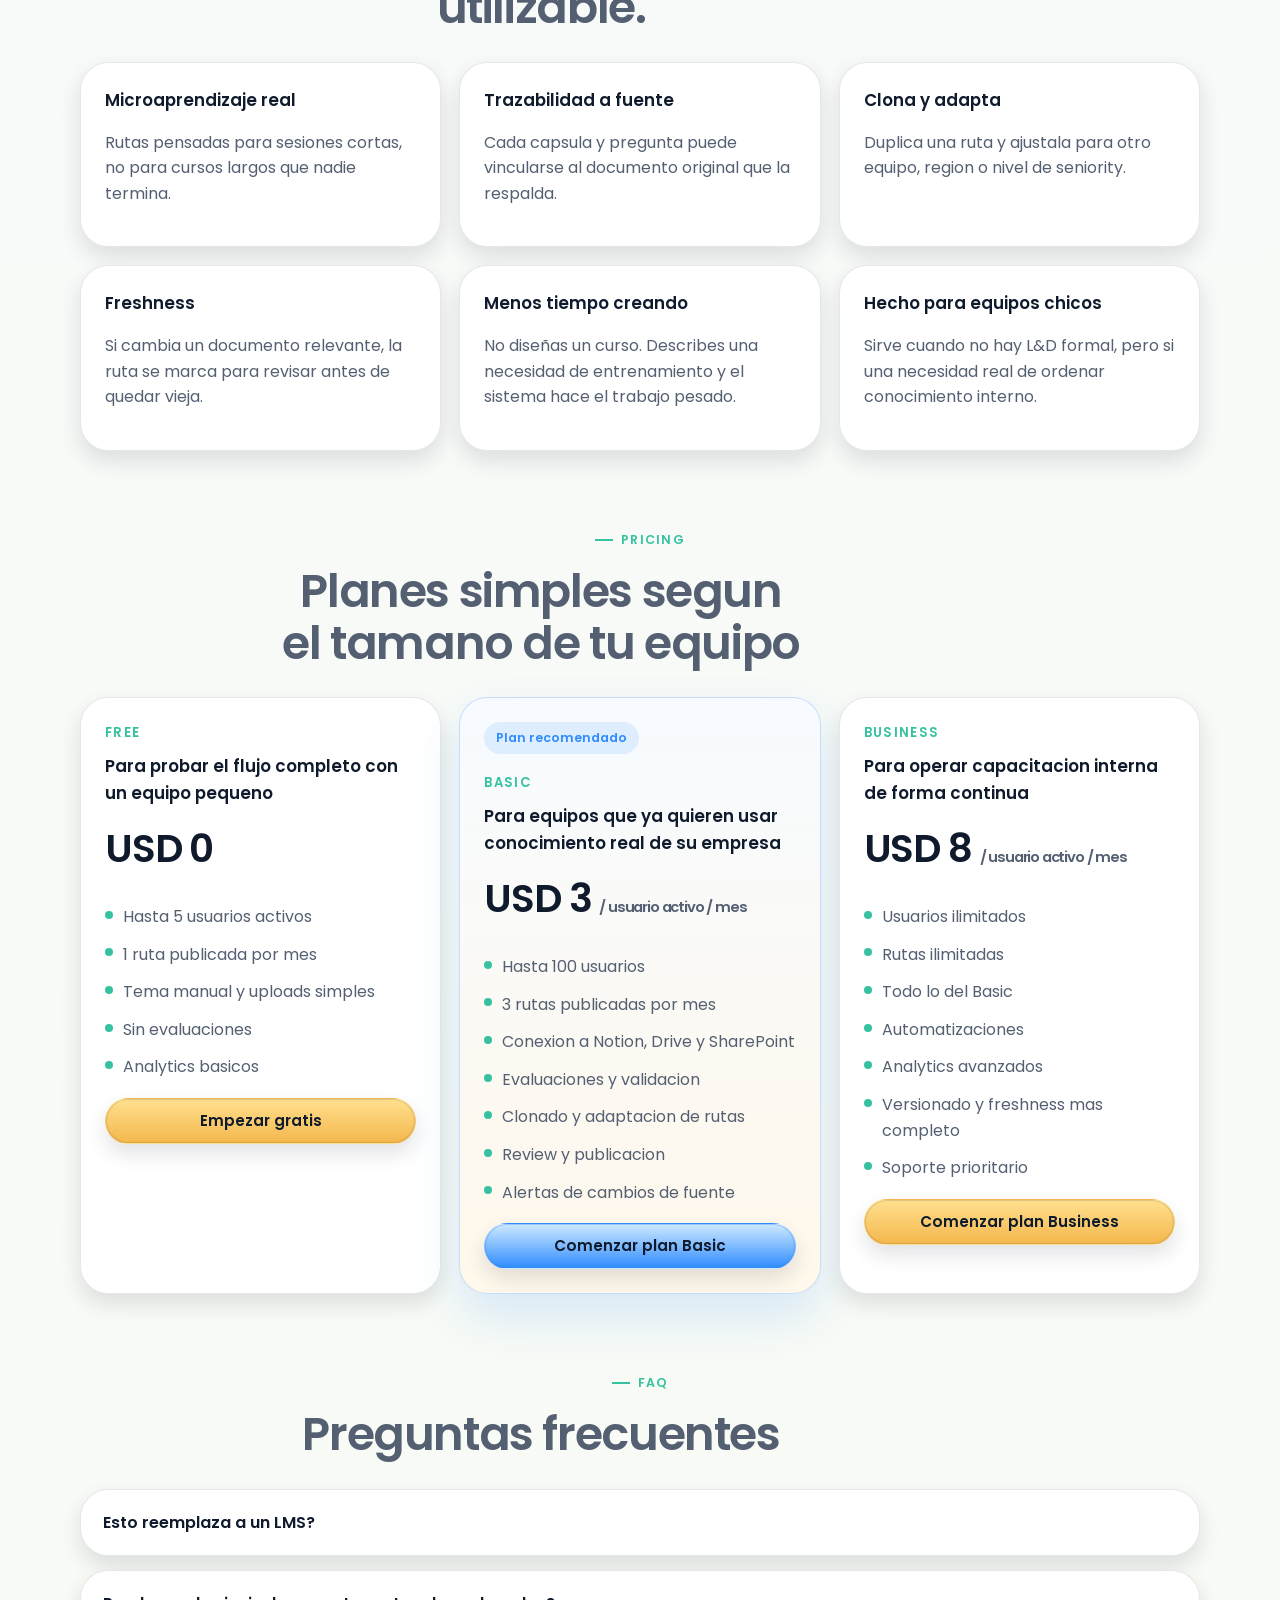
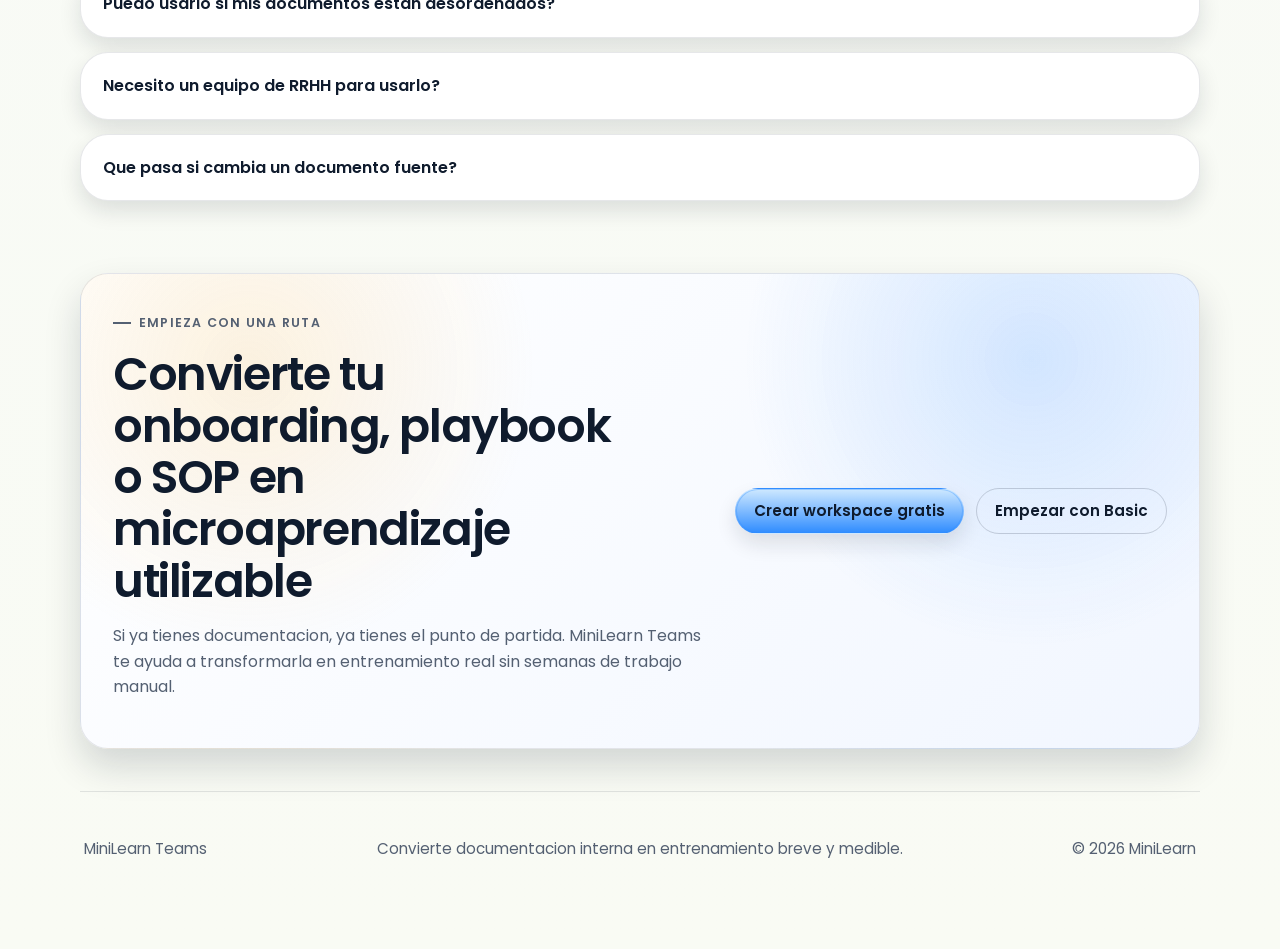
==== commit fd3a5044: "feat: add self-service registration modal + Google OAuth flow (Etapas 1 & 3) - index.html: replace a" ====
--- a/index.html
+++ b/index.html
@@ -18,10 +18,12 @@
     <link rel="preconnect" href="https://fonts.googleapis.com" />
     <link rel="preconnect" href="https://fonts.gstatic.com" crossorigin />
     <link
-      href="https://fonts.googleapis.com/css2?family=IBM+Plex+Sans:wght@400;500;600;700&amp;family=Space+Grotesk:wght@400;500;700&amp;display=swap"
+      href="https://fonts.googleapis.com/css2?family=Poppins:wght@300;400;500;600;700&amp;display=swap"
       rel="stylesheet"
     />
     <link rel="stylesheet" href="./styles.css" />
+    <!-- Google Identity Services (para OAuth) -->
+    <script src="https://accounts.google.com/gsi/client" async defer></script>
   </head>
   <body>
     <div class="site-shell">
@@ -41,7 +43,7 @@
         </nav>
         <div class="topbar-actions">
           <a class="button button-ghost" href="#pricing">Ver planes</a>
-          <a class="button button-primary" href="#contact">Probar gratis</a>
+          <a class="button button-primary" href="#" data-register="free">Probar gratis</a>
         </div>
       </header>
 
@@ -56,8 +58,8 @@
               listas para asignar y completar desde el celular.
             </p>
             <div class="hero-actions">
-              <a class="button button-primary" href="#contact">Probar gratis</a>
-              <a class="button button-ghost" href="#how-it-works">Ver demo</a>
+              <a class="button button-primary" href="#" data-register="free">Probar gratis</a>
+              <a class="button button-ghost" href="#how-it-works">Ver cómo funciona</a>
             </div>
             <ul class="hero-pills">
               <li>Detecta temas automaticamente</li>
@@ -374,7 +376,7 @@
                 <li>Sin evaluaciones</li>
                 <li>Analytics basicos</li>
               </ul>
-              <a class="button button-outline" href="#contact">Empezar gratis</a>
+              <a class="button button-outline" href="#" data-register="free">Empezar gratis</a>
             </article>
 
             <article class="pricing-card pricing-card-featured reveal reveal-delay-1">
@@ -393,7 +395,7 @@
                 <li>Review y publicacion</li>
                 <li>Alertas de cambios de fuente</li>
               </ul>
-              <a class="button button-primary" href="#contact">Comenzar plan Basic</a>
+              <a class="button button-primary" href="#" data-register="basic">Comenzar plan Basic</a>
             </article>
 
             <article class="pricing-card reveal reveal-delay-2">
@@ -411,7 +413,7 @@
                 <li>Versionado y freshness mas completo</li>
                 <li>Soporte prioritario</li>
               </ul>
-              <a class="button button-outline" href="#contact">Hablar con ventas</a>
+              <a class="button button-outline" href="#" data-register="business">Comenzar plan Business</a>
             </article>
           </div>
         </section>
@@ -466,8 +468,8 @@
               </p>
             </div>
             <div class="cta-actions">
-              <a class="button button-primary" href="mailto:hola@minilearn.app?subject=Quiero%20probar%20MiniLearn%20Teams">Crear workspace gratis</a>
-              <a class="button button-ghost" href="mailto:hola@minilearn.app?subject=Quiero%20agendar%20una%20demo%20de%20MiniLearn%20Teams">Agendar demo</a>
+              <a class="button button-primary" href="#" data-register="free">Crear workspace gratis</a>
+              <a class="button button-ghost" href="#" data-register="basic">Empezar con Basic</a>
             </div>
           </div>
         </section>
@@ -480,6 +482,86 @@
       </footer>
     </div>
 
+    <!-- ============================================================
+         MODAL DE REGISTRO
+         ============================================================ -->
+    <dialog id="ml-modal" class="ml-modal" aria-label="Crear workspace en MiniLearn Teams">
+      <div class="ml-modal__box">
+
+        <!-- Header -->
+        <div class="ml-modal__header">
+          <div>
+            <div class="ml-modal__plan-row">
+              <span class="eyebrow" style="margin:0;">MiniLearn Teams</span>
+              <span class="ml-modal__plan">Free</span>
+            </div>
+            <h3 class="ml-modal__title">Crea tu workspace</h3>
+            <p class="ml-modal__note">Sin tarjeta de crédito.</p>
+          </div>
+          <button class="ml-modal__close" type="button" onclick="closeRegister()" aria-label="Cerrar">✕</button>
+        </div>
+
+        <!-- Google Sign-In -->
+        <div class="ml-google-section">
+          <div id="ml-google-btn" class="ml-google-container"></div>
+        </div>
+
+        <!-- Google badge (visible tras seleccionar Google) -->
+        <div class="ml-google-badge" hidden>
+          <span>✓ Autenticando con Google</span>
+          <button type="button" onclick="resetGoogleSelection()">Cambiar</button>
+        </div>
+
+        <!-- Divider -->
+        <div class="ml-divider"><span>o con email</span></div>
+
+        <!-- Error -->
+        <div id="ml-error" class="ml-error" hidden></div>
+
+        <!-- Formulario -->
+        <form id="ml-form" novalidate autocomplete="on">
+          <div class="ml-field">
+            <label for="ml-name">Nombre completo</label>
+            <input id="ml-name" name="name" type="text"
+              placeholder="Ana García"
+              autocomplete="name" required />
+          </div>
+          <div class="ml-field">
+            <label for="ml-email">Email de trabajo</label>
+            <input id="ml-email" name="email" type="email"
+              placeholder="ana@empresa.com"
+              autocomplete="email" required />
+          </div>
+          <div class="ml-field ml-field--password">
+            <label for="ml-password">
+              Contraseña
+              <span class="ml-field__hint">mínimo 8 caracteres</span>
+            </label>
+            <input id="ml-password" name="password" type="password"
+              placeholder="••••••••"
+              autocomplete="new-password" required minlength="8" />
+          </div>
+          <div class="ml-field">
+            <label for="ml-workspace">Nombre de tu empresa</label>
+            <input id="ml-workspace" name="workspace_name" type="text"
+              placeholder="Empresa S.A."
+              autocomplete="organization" required />
+          </div>
+          <button id="ml-submit" type="submit" class="button button-primary" style="width:100%;margin-top:8px;">
+            Crear workspace gratis
+          </button>
+        </form>
+
+        <!-- Footer legal -->
+        <p class="ml-modal__footer">
+          Al crear tu cuenta aceptás los
+          <a href="/terms" target="_blank" rel="noopener">Términos de uso</a> y la
+          <a href="/privacy" target="_blank" rel="noopener">Política de privacidad</a>.
+        </p>
+
+      </div>
+    </dialog>
+
     <script src="./main.js"></script>
   </body>
 </html>
--- a/styles.css
+++ b/styles.css
@@ -1,22 +1,24 @@
 :root {
-  --bg: #f5efe2;
-  --bg-strong: #e8dcc6;
-  --surface: rgba(255, 250, 241, 0.86);
-  --surface-strong: #fff7ec;
-  --line: rgba(23, 36, 35, 0.12);
-  --ink: #172423;
-  --muted: #4e5c5a;
-  --teal: #0b7267;
-  --teal-soft: #d9efe9;
-  --coral: #d9654d;
-  --gold: #d7a23d;
-  --mint: #8bb8a1;
-  --shadow: 0 24px 80px rgba(23, 36, 35, 0.12);
-  --radius-xl: 32px;
-  --radius-lg: 24px;
-  --radius-md: 18px;
-  --radius-sm: 12px;
-  --max-width: 1200px;
+  --bg: #f3f8ff;
+  --bg-2: #f9fbf4;
+  --panel: #ffffff;
+  --panel-soft: #f1f6ff;
+  --panel-alt: #f8fbff;
+  --ink: #0f1b2d;
+  --muted: #546072;
+  --line: rgba(15, 27, 45, 0.1);
+  --primary: #36c2a1;
+  --primary-soft: rgba(54, 194, 161, 0.16);
+  --secondary: #2f8cff;
+  --secondary-soft: rgba(47, 140, 255, 0.14);
+  --accent: #f4b74d;
+  --accent-soft: rgba(244, 183, 77, 0.16);
+  --shadow: 0 18px 36px rgba(15, 27, 45, 0.16);
+  --shadow-soft: 0 10px 22px rgba(15, 27, 45, 0.12);
+  --radius: 18px;
+  --radius-lg: 28px;
+  --radius-pill: 999px;
+  --max-width: 1120px;
 }
 
 * {
@@ -30,23 +32,23 @@
 body {
   margin: 0;
   color: var(--ink);
-  font-family: "IBM Plex Sans", sans-serif;
+  font-family: "Poppins", "Segoe UI", "Helvetica Neue", Arial, sans-serif;
+  line-height: 1.6;
   background:
-    radial-gradient(circle at top left, rgba(215, 162, 61, 0.18), transparent 28%),
-    radial-gradient(circle at 90% 10%, rgba(11, 114, 103, 0.16), transparent 24%),
-    linear-gradient(180deg, #fbf6ee 0%, #f3ebdd 52%, #f7f0e4 100%);
+    radial-gradient(900px 420px at 8% 10%, rgba(47, 140, 255, 0.2), transparent 60%),
+    radial-gradient(800px 380px at 92% 12%, rgba(54, 194, 161, 0.18), transparent 60%),
+    linear-gradient(180deg, var(--bg) 0%, var(--bg-2) 100%);
 }
 
 body::before {
+  content: "";
   position: fixed;
   inset: 0;
+  background-image: radial-gradient(rgba(15, 27, 45, 0.08) 1px, transparent 1px);
+  background-size: 22px 22px;
+  opacity: 0.24;
+  pointer-events: none;
   z-index: -1;
-  content: "";
-  background-image:
-    linear-gradient(rgba(23, 36, 35, 0.03) 1px, transparent 1px),
-    linear-gradient(90deg, rgba(23, 36, 35, 0.03) 1px, transparent 1px);
-  background-size: 48px 48px;
-  mask-image: linear-gradient(180deg, rgba(0, 0, 0, 0.65), transparent 90%);
 }
 
 a {
@@ -61,42 +63,44 @@
 .site-shell {
   width: min(100%, calc(var(--max-width) + 48px));
   margin: 0 auto;
-  padding: 18px 24px 72px;
+  padding: 0 24px 72px;
 }
 
 .topbar {
   position: sticky;
-  top: 16px;
-  z-index: 20;
+  top: 0;
+  z-index: 50;
   display: flex;
   align-items: center;
   justify-content: space-between;
-  gap: 24px;
-  padding: 14px 18px;
-  margin-bottom: 28px;
-  background: rgba(255, 247, 236, 0.78);
-  border: 1px solid rgba(23, 36, 35, 0.08);
-  border-radius: 999px;
-  backdrop-filter: blur(18px);
-  box-shadow: 0 12px 32px rgba(23, 36, 35, 0.08);
+  gap: 16px;
+  min-height: 72px;
+  padding: 12px 18px;
+  margin-top: 16px;
+  backdrop-filter: blur(8px);
+  background: rgba(255, 255, 255, 0.82);
+  border: 1px solid var(--line);
+  border-radius: 22px;
+  box-shadow: var(--shadow-soft);
 }
 
 .brand {
   display: inline-flex;
   align-items: center;
-  gap: 12px;
+  gap: 10px;
 }
 
 .brand-mark {
   display: grid;
   place-items: center;
-  width: 42px;
-  height: 42px;
-  border-radius: 14px;
-  color: #fff;
-  font-family: "Space Grotesk", sans-serif;
+  width: 36px;
+  height: 36px;
+  border-radius: 12px;
+  color: var(--ink);
+  font-size: 0.88rem;
   font-weight: 700;
-  background: linear-gradient(135deg, var(--teal), #17403b);
+  background: linear-gradient(180deg, #cfe9ff 0%, var(--secondary) 100%);
+  box-shadow: inset 0 0 0 1px rgba(47, 140, 255, 0.28);
 }
 
 .brand-copy {
@@ -105,23 +109,35 @@
 }
 
 .brand-copy strong {
-  font-family: "Space Grotesk", sans-serif;
-  font-size: 0.98rem;
+  font-size: 1rem;
+  font-weight: 600;
 }
 
 .brand-copy small {
   color: var(--muted);
-  font-size: 0.72rem;
+  font-size: 0.7rem;
   text-transform: uppercase;
   letter-spacing: 0.08em;
 }
 
 .topnav {
-  display: inline-flex;
-  align-items: center;
-  gap: 18px;
-  color: var(--muted);
-  font-size: 0.95rem;
+  display: flex;
+  align-items: center;
+  gap: 12px;
+  flex-wrap: wrap;
+  padding: 8px 12px;
+  color: var(--ink);
+  font-size: 0.88rem;
+  font-weight: 500;
+  background: var(--panel);
+  border: 1px solid var(--line);
+  border-radius: var(--radius-pill);
+  box-shadow: var(--shadow-soft);
+}
+
+.topnav a,
+.topbar-actions a {
+  transition: opacity 180ms ease, transform 180ms ease;
 }
 
 .topnav a:hover,
@@ -141,12 +157,15 @@
   display: inline-flex;
   align-items: center;
   justify-content: center;
+  gap: 0.5rem;
   min-height: 46px;
   padding: 0 18px;
-  border-radius: 999px;
   border: 1px solid transparent;
-  font-weight: 600;
-  transition: transform 180ms ease, box-shadow 180ms ease, background 180ms ease;
+  border-radius: var(--radius-pill);
+  font-family: inherit;
+  font-size: 0.95rem;
+  font-weight: 600;
+  transition: transform 0.2s ease, box-shadow 0.2s ease, background 0.2s ease;
 }
 
 .button:hover {
@@ -154,31 +173,41 @@
 }
 
 .button-primary {
-  color: #fff;
-  background: linear-gradient(135deg, var(--teal), #17403b);
-  box-shadow: 0 12px 28px rgba(11, 114, 103, 0.26);
+  color: var(--ink);
+  background: linear-gradient(180deg, #cfe9ff 0%, var(--secondary) 100%);
+  box-shadow: inset 0 0 0 1px rgba(47, 140, 255, 0.35), 0 10px 20px rgba(15, 27, 45, 0.12);
 }
 
 .button-ghost {
   color: var(--ink);
-  background: rgba(255, 255, 255, 0.55);
-  border-color: rgba(23, 36, 35, 0.1);
+  background: transparent;
+  border-color: rgba(15, 27, 45, 0.18);
+  box-shadow: none;
+}
+
+.button-ghost:hover {
+  background: #f3f5f7;
+  box-shadow: 0 8px 18px rgba(15, 27, 45, 0.08);
 }
 
 .button-outline {
   color: var(--ink);
-  background: transparent;
-  border-color: rgba(23, 36, 35, 0.18);
+  background: linear-gradient(180deg, #ffe08e 0%, var(--accent) 100%);
+  box-shadow: inset 0 0 0 1px rgba(15, 27, 45, 0.12), 0 10px 20px rgba(15, 27, 45, 0.12);
 }
 
 .section {
-  margin-top: 56px;
+  padding-top: 72px;
+}
+
+.hero.section {
+  padding-top: 42px;
 }
 
 .hero {
   display: grid;
-  grid-template-columns: 1.02fr 0.98fr;
-  gap: 28px;
+  grid-template-columns: 1.1fr 0.9fr;
+  gap: 40px;
   align-items: stretch;
 }
 
@@ -186,36 +215,38 @@
 .hero-panel,
 .surface-card,
 .cta-card {
-  border-radius: var(--radius-xl);
-  border: 1px solid rgba(23, 36, 35, 0.08);
-  background: var(--surface);
+  border-radius: var(--radius-lg);
+  border: 1px solid var(--line);
+  background: rgba(255, 255, 255, 0.9);
   box-shadow: var(--shadow);
 }
 
 .hero-copy {
-  padding: 44px 40px;
+  padding: 42px;
 }
 
 .hero h1,
 .section-heading h2,
 .surface-card h2,
-.cta-card h2 {
+.cta-card h2,
+.route-card h2,
+.plan-price {
   margin: 0;
-  font-family: "Space Grotesk", sans-serif;
-  line-height: 0.96;
-  letter-spacing: -0.04em;
+  font-weight: 600;
+  letter-spacing: -0.03em;
+  line-height: 1.12;
 }
 
 .hero h1 {
-  font-size: clamp(3rem, 8vw, 5.8rem);
-  max-width: 12ch;
+  max-width: 10.5ch;
+  font-size: clamp(2.9rem, 5vw, 4.6rem);
 }
 
 .section-heading h2,
 .surface-card h2,
 .cta-card h2 {
-  font-size: clamp(2.1rem, 4vw, 3.4rem);
-  max-width: 16ch;
+  max-width: 18ch;
+  font-size: clamp(2rem, 3.6vw, 3rem);
 }
 
 .hero-lead,
@@ -233,9 +264,9 @@
 }
 
 .hero-lead {
-  max-width: 58ch;
-  margin: 22px 0 28px;
-  font-size: 1.08rem;
+  max-width: 56ch;
+  margin: 18px 0 22px;
+  font-size: 1.05rem;
   line-height: 1.7;
 }
 
@@ -243,10 +274,10 @@
   display: inline-flex;
   align-items: center;
   gap: 8px;
-  margin: 0 0 18px;
-  color: var(--teal);
-  font-size: 0.84rem;
-  font-weight: 700;
+  margin: 0 0 16px;
+  color: var(--primary);
+  font-size: 0.78rem;
+  font-weight: 600;
   letter-spacing: 0.1em;
   text-transform: uppercase;
 }
@@ -261,9 +292,9 @@
 .hero-pills {
   display: flex;
   flex-wrap: wrap;
-  gap: 10px;
+  gap: 12px;
   padding: 0;
-  margin: 26px 0 0;
+  margin: 20px 0 0;
   list-style: none;
 }
 
@@ -272,22 +303,21 @@
 .pricing-ribbon {
   display: inline-flex;
   align-items: center;
-  padding: 8px 12px;
-  border-radius: 999px;
-  font-size: 0.83rem;
-  font-weight: 700;
-  letter-spacing: 0.01em;
+  padding: 6px 12px;
+  border-radius: var(--radius-pill);
+  font-size: 0.78rem;
+  font-weight: 600;
 }
 
 .hero-pills li {
-  background: rgba(11, 114, 103, 0.08);
-  border: 1px solid rgba(11, 114, 103, 0.12);
+  background: rgba(47, 140, 255, 0.12);
+  border: 1px solid rgba(47, 140, 255, 0.12);
 }
 
 .hero-panel {
   display: grid;
   gap: 18px;
-  padding: 22px;
+  padding: 24px;
 }
 
 .panel-card,
@@ -300,11 +330,12 @@
 .faq-list details {
   border-radius: var(--radius-lg);
   border: 1px solid var(--line);
-  background: rgba(255, 252, 247, 0.92);
+  background: var(--panel);
 }
 
 .panel-card {
   padding: 22px;
+  box-shadow: var(--shadow-soft);
 }
 
 .panel-title-row {
@@ -317,15 +348,15 @@
 .panel-label {
   margin: 0 0 10px;
   color: var(--muted);
-  font-size: 0.8rem;
-  font-weight: 700;
+  font-size: 0.78rem;
+  font-weight: 600;
   letter-spacing: 0.08em;
   text-transform: uppercase;
 }
 
 .panel-chip {
-  color: var(--teal);
-  background: var(--teal-soft);
+  color: var(--primary);
+  background: var(--primary-soft);
 }
 
 .source-list,
@@ -342,7 +373,7 @@
   gap: 14px;
   align-items: center;
   padding: 14px 0;
-  border-top: 1px solid rgba(23, 36, 35, 0.08);
+  border-top: 1px solid var(--line);
 }
 
 .source-list li:first-child {
@@ -383,6 +414,8 @@
 .differentiator-card h3 {
   display: block;
   margin: 0 0 4px;
+  font-size: 1.05rem;
+  font-weight: 600;
 }
 
 .source-list small,
@@ -392,10 +425,7 @@
 }
 
 .route-card h2 {
-  margin: 0;
-  font-family: "Space Grotesk", sans-serif;
-  font-size: 1.8rem;
-  line-height: 1;
+  font-size: 1.6rem;
 }
 
 .route-duration {
@@ -403,9 +433,11 @@
   align-items: center;
   padding: 10px 12px;
   border-radius: 14px;
-  color: #fff;
-  font-weight: 700;
-  background: linear-gradient(135deg, var(--coral), #b4523d);
+  color: var(--ink);
+  font-size: 0.92rem;
+  font-weight: 600;
+  background: linear-gradient(180deg, #ffe08e 0%, var(--accent) 100%);
+  box-shadow: inset 0 0 0 1px rgba(15, 27, 45, 0.1);
 }
 
 .route-grid {
@@ -418,7 +450,7 @@
 .route-grid article {
   padding: 16px;
   border-radius: 18px;
-  background: rgba(232, 220, 198, 0.46);
+  background: var(--panel-soft);
 }
 
 .route-grid span,
@@ -429,9 +461,10 @@
   width: 34px;
   height: 34px;
   margin-bottom: 12px;
-  border-radius: 999px;
+  border-radius: 12px;
+  font-size: 0.82rem;
   font-weight: 700;
-  background: rgba(23, 36, 35, 0.08);
+  background: rgba(47, 140, 255, 0.14);
 }
 
 .route-footer {
@@ -443,26 +476,18 @@
 
 .route-footer div {
   padding-top: 14px;
-  border-top: 1px solid rgba(23, 36, 35, 0.08);
+  border-top: 1px solid var(--line);
 }
 
 .route-footer p {
   margin: 0 0 6px;
-  font-size: 0.8rem;
-}
-
-.split-section,
-.solution-section,
-.timeline-section,
-.use-cases-section,
-.differentiators-section,
-.pricing-section,
-.faq-section {
-  padding: 12px 0;
+  font-size: 0.78rem;
 }
 
 .section-heading {
-  margin-bottom: 24px;
+  max-width: 720px;
+  margin: 0 auto 28px;
+  text-align: center;
 }
 
 .problem-grid,
@@ -494,34 +519,36 @@
 .differentiator-card,
 .pricing-card {
   padding: 24px;
+  box-shadow: var(--shadow-soft);
 }
 
 .feature-card {
   position: relative;
   overflow: hidden;
+  background: linear-gradient(180deg, var(--panel) 0%, var(--panel-alt) 100%);
 }
 
 .feature-card::after {
   position: absolute;
-  top: 20px;
-  right: 20px;
+  top: 18px;
+  right: 18px;
   width: 88px;
   height: 88px;
   border-radius: 999px;
   content: "";
-  opacity: 0.18;
+  opacity: 0.16;
 }
 
 .accent-coral::after {
-  background: var(--coral);
+  background: var(--secondary);
 }
 
 .accent-gold::after {
-  background: var(--gold);
+  background: var(--accent);
 }
 
 .accent-mint::after {
-  background: var(--mint);
+  background: var(--primary);
 }
 
 .accent-ink::after {
@@ -537,6 +564,7 @@
 .timeline-step {
   min-height: 200px;
   padding: 24px;
+  box-shadow: var(--shadow-soft);
 }
 
 .surfaces-section {
@@ -548,6 +576,10 @@
   padding: 32px;
 }
 
+.surface-card {
+  background: linear-gradient(180deg, rgba(255, 255, 255, 0.95) 0%, rgba(241, 246, 255, 0.95) 100%);
+}
+
 .surface-list {
   display: grid;
   gap: 10px;
@@ -556,7 +588,7 @@
 .surface-list li {
   padding: 12px 14px;
   border-radius: 16px;
-  background: rgba(11, 114, 103, 0.06);
+  background: rgba(47, 140, 255, 0.08);
 }
 
 .pricing-card {
@@ -571,36 +603,33 @@
 
 .pricing-card-featured {
   position: relative;
-  background: linear-gradient(180deg, #fff8eb 0%, #fdf2df 100%);
-  border-color: rgba(215, 162, 61, 0.38);
-  box-shadow: 0 28px 56px rgba(215, 162, 61, 0.18);
+  background: linear-gradient(180deg, #f7fbff 0%, #fff8eb 100%);
+  border-color: rgba(47, 140, 255, 0.26);
+  box-shadow: 0 24px 48px rgba(47, 140, 255, 0.16);
 }
 
 .pricing-ribbon {
   align-self: flex-start;
-  color: #7a5206;
-  background: rgba(215, 162, 61, 0.18);
+  color: var(--secondary);
+  background: rgba(47, 140, 255, 0.12);
 }
 
 .plan-name {
   margin: 0 0 10px;
-  color: var(--teal);
-  font-size: 0.84rem;
-  font-weight: 700;
+  color: var(--primary);
+  font-size: 0.82rem;
+  font-weight: 600;
   letter-spacing: 0.1em;
   text-transform: uppercase;
 }
 
 .plan-price {
-  margin: 0;
-  font-family: "Space Grotesk", sans-serif;
-  font-size: 2.6rem;
+  font-size: 2.45rem;
   line-height: 1;
 }
 
 .plan-price span {
-  font-family: "IBM Plex Sans", sans-serif;
-  font-size: 0.94rem;
+  font-size: 0.92rem;
   color: var(--muted);
 }
 
@@ -617,12 +646,12 @@
 .pricing-card li::before {
   position: absolute;
   left: 0;
-  top: 0.4rem;
+  top: 0.42rem;
   width: 8px;
   height: 8px;
   border-radius: 999px;
   content: "";
-  background: var(--teal);
+  background: var(--primary);
 }
 
 .faq-list {
@@ -632,11 +661,12 @@
 
 .faq-list details {
   padding: 20px 22px;
+  box-shadow: var(--shadow-soft);
 }
 
 .faq-list summary {
   cursor: pointer;
-  font-weight: 700;
+  font-weight: 600;
   list-style: none;
 }
 
@@ -655,9 +685,9 @@
   gap: 24px;
   align-items: center;
   background:
-    radial-gradient(circle at 15% 20%, rgba(217, 101, 77, 0.14), transparent 28%),
-    radial-gradient(circle at 85% 18%, rgba(11, 114, 103, 0.18), transparent 28%),
-    linear-gradient(135deg, rgba(255, 248, 235, 0.96), rgba(245, 239, 226, 0.96));
+    radial-gradient(circle at 15% 20%, rgba(244, 183, 77, 0.18), transparent 28%),
+    radial-gradient(circle at 85% 18%, rgba(47, 140, 255, 0.18), transparent 28%),
+    linear-gradient(135deg, rgba(255, 255, 255, 0.96), rgba(241, 246, 255, 0.96));
 }
 
 .site-footer {
@@ -669,7 +699,7 @@
   margin-top: 42px;
   color: var(--muted);
   font-size: 0.95rem;
-  border-top: 1px solid rgba(23, 36, 35, 0.08);
+  border-top: 1px solid var(--line);
 }
 
 .reveal {
@@ -693,7 +723,6 @@
 
 @media (max-width: 1080px) {
   .topbar {
-    border-radius: 28px;
     flex-wrap: wrap;
     justify-content: center;
   }
@@ -713,9 +742,243 @@
   }
 }
 
+/* ============================================================
+   REGISTRATION MODAL
+   ============================================================ */
+
+#ml-modal {
+  padding: 0;
+  border: none;
+  border-radius: var(--radius-lg);
+  box-shadow: 0 32px 72px rgba(15, 27, 45, 0.28);
+  background: var(--panel);
+  width: min(calc(100% - 32px), 480px);
+  max-height: 92dvh;
+  overflow-y: auto;
+  outline: none;
+}
+
+#ml-modal::backdrop {
+  background: rgba(15, 27, 45, 0.54);
+  backdrop-filter: blur(5px);
+}
+
+.ml-modal__box {
+  padding: 32px;
+}
+
+/* Header */
+.ml-modal__header {
+  display: flex;
+  align-items: flex-start;
+  justify-content: space-between;
+  gap: 12px;
+  margin-bottom: 22px;
+}
+
+.ml-modal__plan-row {
+  display: flex;
+  align-items: center;
+  gap: 10px;
+  margin-bottom: 6px;
+}
+
+.ml-modal__plan {
+  display: inline-flex;
+  align-items: center;
+  padding: 3px 10px;
+  border-radius: var(--radius-pill);
+  font-size: 0.72rem;
+  font-weight: 700;
+  letter-spacing: 0.06em;
+  text-transform: uppercase;
+  background: var(--primary-soft);
+  color: var(--primary);
+}
+
+.ml-modal__title {
+  margin: 0 0 4px;
+  font-size: 1.55rem;
+  font-weight: 700;
+  letter-spacing: -0.03em;
+  line-height: 1.2;
+}
+
+.ml-modal__note {
+  margin: 0;
+  font-size: 0.82rem;
+  color: var(--muted);
+}
+
+.ml-modal__close {
+  display: grid;
+  place-items: center;
+  width: 32px;
+  height: 32px;
+  padding: 0;
+  flex-shrink: 0;
+  background: transparent;
+  border: 1px solid var(--line);
+  border-radius: 10px;
+  cursor: pointer;
+  font-size: 0.9rem;
+  color: var(--muted);
+  transition: background 0.15s, color 0.15s;
+}
+
+.ml-modal__close:hover {
+  background: rgba(15, 27, 45, 0.06);
+  color: var(--ink);
+}
+
+/* Google section */
+.ml-google-section {
+  margin-bottom: 4px;
+}
+
+.ml-google-container {
+  display: flex;
+  justify-content: center;
+  min-height: 44px;
+}
+
+/* Google badge (post-selection) */
+.ml-google-badge {
+  display: flex;
+  align-items: center;
+  justify-content: space-between;
+  gap: 8px;
+  padding: 10px 14px;
+  border-radius: 12px;
+  background: var(--primary-soft);
+  border: 1px solid rgba(54, 194, 161, 0.22);
+  font-size: 0.85rem;
+  font-weight: 600;
+  color: #1d7c65;
+  margin-bottom: 4px;
+}
+
+.ml-google-badge button {
+  background: none;
+  border: none;
+  padding: 0;
+  font-size: 0.78rem;
+  font-weight: 500;
+  color: var(--muted);
+  cursor: pointer;
+  text-decoration: underline;
+}
+
+/* Divider */
+.ml-divider {
+  display: flex;
+  align-items: center;
+  gap: 10px;
+  margin: 16px 0;
+  color: var(--muted);
+  font-size: 0.75rem;
+  font-weight: 500;
+  letter-spacing: 0.04em;
+  text-transform: uppercase;
+}
+
+.ml-divider::before,
+.ml-divider::after {
+  content: '';
+  flex: 1;
+  height: 1px;
+  background: var(--line);
+}
+
+/* Error box */
+.ml-error {
+  padding: 11px 14px;
+  margin-bottom: 14px;
+  border-radius: 12px;
+  background: rgba(224, 91, 91, 0.09);
+  border: 1px solid rgba(224, 91, 91, 0.22);
+  color: #a02828;
+  font-size: 0.84rem;
+  line-height: 1.5;
+}
+
+/* Form fields */
+.ml-field {
+  margin-bottom: 14px;
+}
+
+.ml-field label {
+  display: flex;
+  align-items: center;
+  gap: 8px;
+  margin-bottom: 6px;
+  font-size: 0.82rem;
+  font-weight: 600;
+  color: var(--ink);
+}
+
+.ml-field__hint {
+  font-size: 0.72rem;
+  font-weight: 400;
+  color: var(--muted);
+}
+
+.ml-field input {
+  width: 100%;
+  height: 46px;
+  padding: 0 14px;
+  border: 1px solid var(--line);
+  border-radius: var(--radius);
+  font-family: inherit;
+  font-size: 0.93rem;
+  color: var(--ink);
+  background: var(--panel);
+  transition: border-color 0.15s ease, box-shadow 0.15s ease;
+  outline: none;
+}
+
+.ml-field input:focus {
+  border-color: var(--secondary);
+  box-shadow: 0 0 0 3px rgba(47, 140, 255, 0.13);
+}
+
+.ml-field input::placeholder {
+  color: rgba(84, 96, 114, 0.48);
+}
+
+/* Submit loading state */
+#ml-submit[aria-busy="true"] {
+  opacity: 0.72;
+  cursor: wait;
+  pointer-events: none;
+}
+
+/* Footer legal */
+.ml-modal__footer {
+  margin: 14px 0 0;
+  font-size: 0.74rem;
+  color: var(--muted);
+  text-align: center;
+  line-height: 1.6;
+}
+
+.ml-modal__footer a {
+  color: var(--secondary);
+  text-decoration: underline;
+}
+
+@media (max-width: 520px) {
+  .ml-modal__box { padding: 24px 18px; }
+  .ml-modal__title { font-size: 1.3rem; }
+}
+
+/* ============================================================
+   END MODAL
+   ============================================================ */
+
 @media (max-width: 760px) {
   .site-shell {
-    padding: 14px 14px 44px;
+    padding: 0 14px 44px;
   }
 
   .topbar,
@@ -730,7 +993,7 @@
     position: static;
     align-items: stretch;
     gap: 16px;
-    border-radius: 28px;
+    border-radius: 24px;
   }
 
   .topnav,
@@ -753,7 +1016,7 @@
 
   .hero h1 {
     max-width: none;
-    font-size: clamp(2.6rem, 13vw, 4rem);
+    font-size: clamp(2.4rem, 13vw, 3.6rem);
   }
 
   .problem-grid,
@@ -768,6 +1031,6 @@
   }
 
   .section {
-    margin-top: 34px;
-  }
-}
+    padding-top: 44px;
+  }
+}
